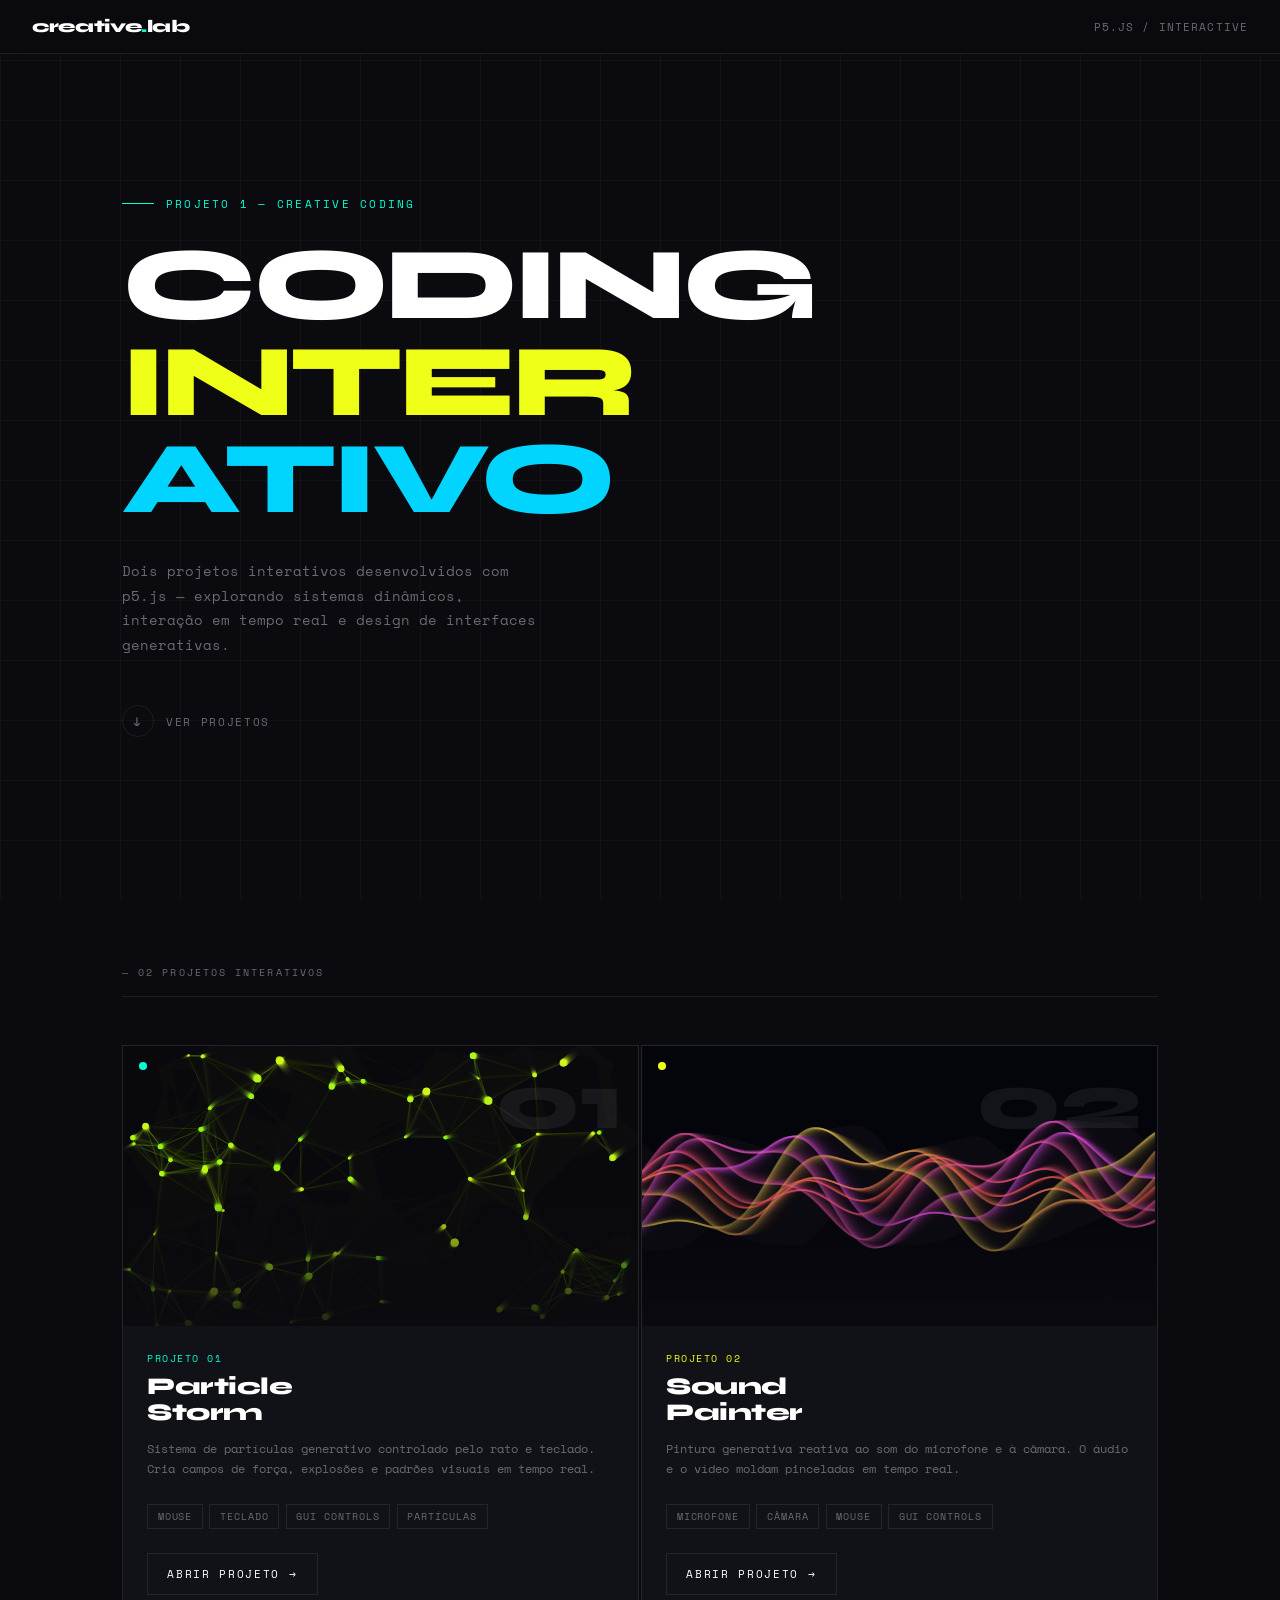
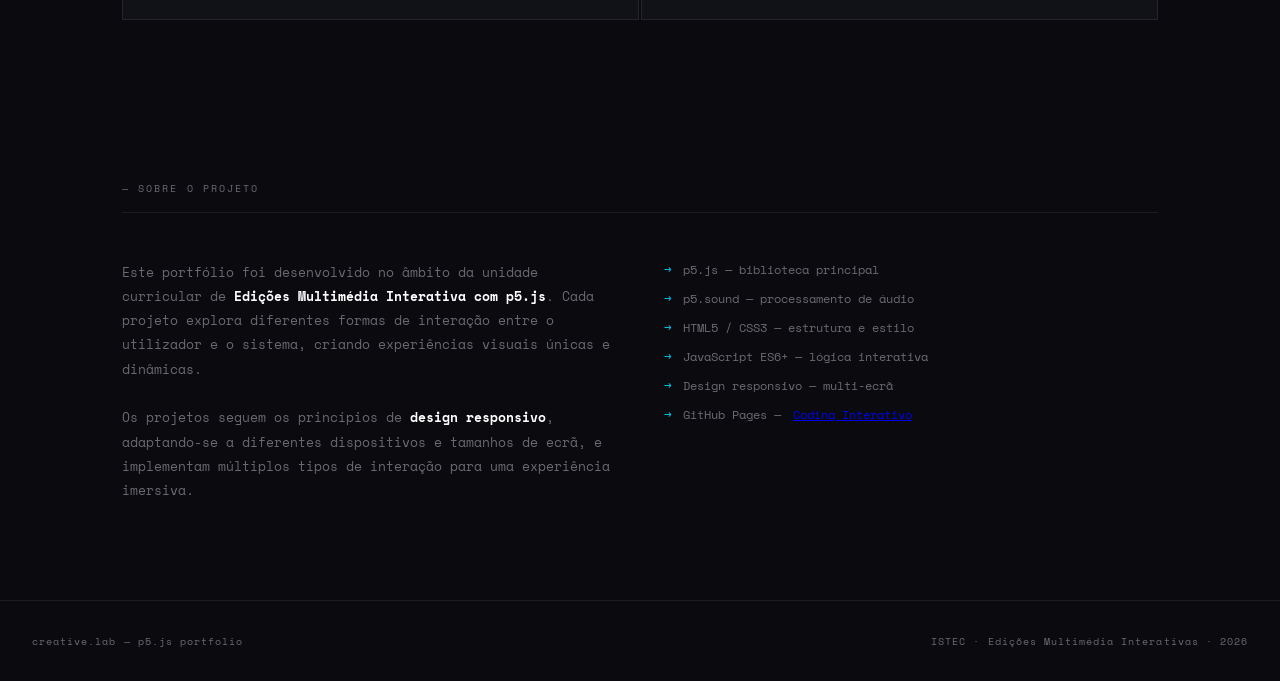
==== index.html @ a7cf86f5 "Update index.html" ====
<!DOCTYPE html>
<html lang="pt">
<head>
<meta charset="UTF-8">
<meta name="viewport" content="width=device-width, initial-scale=1.0">
<title>Creative Coding — p5.js Portfolio</title>
<link rel="preconnect" href="https://fonts.googleapis.com">
<link href="https://fonts.googleapis.com/css2?family=Space+Mono:ital,wght@0,400;0,700;1,400&family=Syne:wght@400;700;800&display=swap" rel="stylesheet">
<style>  
  *, *::before, *::after { box-sizing: border-box; margin: 0; padding: 0; }

  :root {
    --bg: #0a0a0f;
    --surface: #111118;
    --border: rgba(255,255,255,0.08);
    --accent1: #00ffd5;
    --accent2: #f0ff18;
    --accent3: #00d4ff;
    --text: #ffffff;
    --muted: #6b6a72;
    --font-head: 'Syne', sans-serif;
    --font-mono: 'Space Mono', monospace;
  }

  html { scroll-behavior: smooth; }

  body {
    background: var(--bg);
    color: var(--text);
    font-family: var(--font-mono);
    min-height: 100vh;
    overflow-x: hidden;
  }

  /* GRID BACKGROUND */
  body::before {
    content: '';
    position: fixed;
    inset: 0;
    background-image:
      linear-gradient(rgba(255, 255, 255, 0.03) 1px, transparent 1px),
      linear-gradient(90deg, rgba(255, 255, 255, 0.03) 1px, transparent 1px);
    background-size: 60px 60px;
    pointer-events: none;
    z-index: 0;
  }

  /* NAV */
  nav {
    position: fixed;
    top: 0; left: 0; right: 0;
    z-index: 100;
    padding: 1rem 2rem;
    display: flex;
    justify-content: space-between;
    align-items: center;
    border-bottom: 1px solid var(--border);
    background: rgba(10,10,15,0.85);
    backdrop-filter: blur(12px);
  }

  .nav-logo {
    font-family: var(--font-head);
    font-weight: 800;
    font-size: 1.1rem;
    letter-spacing: -0.02em;
  }
  .nav-logo span { color: var(--accent1); }

  .nav-tag {
    font-size: 0.7rem;
    color: var(--muted);
    letter-spacing: 0.1em;
    text-transform: uppercase;
  }

  /* HERO */
  .hero {
    position: relative;
    z-index: 1;
    min-height: 100vh;
    display: flex;
    flex-direction: column;
    justify-content: center;
    padding: 6rem 2rem 4rem;
    max-width: 1100px;
    margin: 0 auto;
  }

  .hero-eyebrow {
    font-size: 0.7rem;
    letter-spacing: 0.2em;
    text-transform: uppercase;
    color: var(--accent1);
    margin-bottom: 1.5rem;
    display: flex;
    align-items: center;
    gap: 0.75rem;
  }
  .hero-eyebrow::before {
    content: '';
    display: inline-block;
    width: 32px;
    height: 1px;
    background: var(--accent1);
  }

  h1 {
    font-family: var(--font-head);
    font-size: clamp(3rem, 8vw, 7rem);
    font-weight: 800;
    line-height: 0.95;
    letter-spacing: -0.04em;
    margin-bottom: 2rem;
  }

  h1 .line2 { color: var(--accent2); }
  h1 .line3 { color: var(--accent3); }

  .hero-desc {
    font-size: 0.85rem;
    color: var(--muted);
    max-width: 420px;
    line-height: 1.8;
    margin-bottom: 3rem;
  }

  .hero-scroll {
    display: flex;
    align-items: center;
    gap: 0.75rem;
    font-size: 0.7rem;
    color: var(--muted);
    letter-spacing: 0.15em;
    text-transform: uppercase;
    text-decoration: none;
    transition: color 0.2s;
  }
  .hero-scroll:hover { color: var(--accent1); }
  .hero-scroll .arrow {
    width: 32px;
    height: 32px;
    border: 1px solid var(--border);
    border-radius: 50%;
    display: flex;
    align-items: center;
    justify-content: center;
    font-size: 1rem;
    transition: border-color 0.2s, transform 0.3s;
  }
  .hero-scroll:hover .arrow {
    border-color: var(--accent1);
    transform: translateY(4px);
  }

  /* SECTION */
  .section {
    position: relative;
    z-index: 1;
    max-width: 1100px;
    margin: 0 auto;
    padding: 4rem 2rem 6rem;
  }

  .section-label {
    font-size: 0.65rem;
    letter-spacing: 0.2em;
    text-transform: uppercase;
    color: var(--muted);
    margin-bottom: 3rem;
    padding-bottom: 1rem;
    border-bottom: 1px solid var(--border);
  }

  /* GALLERY */
  .gallery {
    display: grid;
    grid-template-columns: repeat(auto-fit, minmax(min(100%, 460px), 1fr));
    gap: 2px;
  }

  .card {
    position: relative;
    background: var(--surface);
    border: 1px solid var(--border);
    overflow: hidden;
    transition: border-color 0.3s;
    text-decoration: none;
    color: inherit;
    display: block;
  }
  .card:hover { border-color: rgba(255,255,255,0.2); }

  .card-preview {
    height: 280px;
    overflow: hidden;
    position: relative;
  }

  .card-preview canvas,
  .card-preview iframe {
    width: 100%;
    height: 100%;
    display: block;
  }

  .card-preview .preview-placeholder {
    width: 100%;
    height: 100%;
    display: flex;
    align-items: center;
    justify-content: center;
    font-size: 4rem;
    opacity: 0.15;
  }

  .card-overlay {
    position: absolute;
    inset: 0;
    background: linear-gradient(to top, rgba(10,10,15,0.9) 0%, transparent 50%);
    pointer-events: none;
  }

  .card-num {
    position: absolute;
    top: 1rem;
    right: 1rem;
    font-family: var(--font-head);
    font-size: 5rem;
    font-weight: 800;
    line-height: 1;
    opacity: 0.06;
    pointer-events: none;
  }

  .card-accent {
    position: absolute;
    top: 1rem;
    left: 1rem;
    width: 8px;
    height: 8px;
    border-radius: 50%;
  }

  .card-body {
    padding: 1.5rem;
  }

  .card-tag {
    font-size: 0.65rem;
    letter-spacing: 0.15em;
    text-transform: uppercase;
    margin-bottom: 0.5rem;
  }

  .card-title {
    font-family: var(--font-head);
    font-size: 1.5rem;
    font-weight: 800;
    letter-spacing: -0.02em;
    margin-bottom: 0.75rem;
    line-height: 1.1;
  }

  .card-desc {
    font-size: 0.75rem;
    color: var(--muted);
    line-height: 1.7;
    margin-bottom: 1.5rem;
  }

  .card-features {
    display: flex;
    flex-wrap: wrap;
    gap: 0.4rem;
    margin-bottom: 1.5rem;
  }

  .feat-pill {
    font-size: 0.6rem;
    letter-spacing: 0.1em;
    text-transform: uppercase;
    padding: 0.3rem 0.6rem;
    border: 1px solid var(--border);
    color: var(--muted);
  }

  .card-cta {
    display: inline-flex;
    align-items: center;
    gap: 0.5rem;
    font-size: 0.7rem;
    letter-spacing: 0.15em;
    text-transform: uppercase;
    color: var(--text);
    text-decoration: none;
    border: 1px solid var(--border);
    padding: 0.7rem 1.2rem;
    transition: all 0.2s;
  }
  .card-cta:hover {
    border-color: currentColor;
  }
  .card-1 .card-cta:hover { color: var(--accent1); border-color: var(--accent1); }
  .card-2 .card-cta:hover { color: var(--accent2); border-color: var(--accent2); }

  .card-1 .card-accent { background: var(--accent1); }
  .card-1 .card-tag { color: var(--accent1); }
  .card-2 .card-accent { background: var(--accent2); }
  .card-2 .card-tag { color: var(--accent2); }

  /* ABOUT SECTION */
  .about-grid {
    display: grid;
    grid-template-columns: 1fr 1fr;
    gap: 3rem;
    align-items: start;
  }
  @media (max-width: 600px) {
    .about-grid { grid-template-columns: 1fr; gap: 2rem; }
  }

  .about-text {
    font-size: 0.8rem;
    color: var(--muted);
    line-height: 1.9;
  }
  .about-text strong { color: var(--text); font-weight: 700; }

  .tech-list {
    list-style: none;
    display: flex;
    flex-direction: column;
    gap: 0.75rem;
  }
  .tech-item {
    display: flex;
    align-items: center;
    gap: 0.75rem;
    font-size: 0.75rem;
    color: var(--muted);
  }
  .tech-item::before {
    content: '→';
    color: var(--accent3);
  }

  /* FOOTER */
  footer {
    position: relative;
    z-index: 1;
    border-top: 1px solid var(--border);
    padding: 2rem;
    display: flex;
    justify-content: space-between;
    align-items: center;
    font-size: 0.65rem;
    color: var(--muted);
    letter-spacing: 0.1em;
    flex-wrap: wrap;
    gap: 1rem;
  }

  /* MINI CANVAS ANIMATIONS */
  .card-preview-canvas {
    width: 100%;
    height: 100%;
    display: block;
  }

  /* RESPONSIVE */
  @media (max-width: 768px) {
    nav { padding: 1rem; }
    .hero { padding: 5rem 1rem 3rem; }
    .section { padding: 3rem 1rem 4rem; }
    footer { padding: 1.5rem 1rem; }
  }

  /* FADE IN */
  @keyframes fadeUp {
    from { opacity: 0; transform: translateY(24px); }
    to { opacity: 1; transform: translateY(0); }
  }
  .hero > * { animation: fadeUp 0.6s ease both; }
  .hero > *:nth-child(1) { animation-delay: 0.1s; }
  .hero > *:nth-child(2) { animation-delay: 0.2s; }
  .hero > *:nth-child(3) { animation-delay: 0.3s; }
  .hero > *:nth-child(4) { animation-delay: 0.4s; }
  </style>
</head>
<body>
<nav>
  <div class="nav-logo">creative<span>.</span>lab</div>
  <div class="nav-tag">p5.js / Interactive</div>
</nav>

<main>
  <section class="hero">
    <div class="hero-eyebrow">Projeto 1 — Creative Coding</div>
    <h1>
      <span class="line1">CODING</span><br>
      <span class="line2">INTER</span><br>
      <span class="line3">ATIVO</span>
    </h1>
    <p class="hero-desc">
      Dois projetos interativos desenvolvidos com p5.js — explorando sistemas dinâmicos, 
      interação em tempo real e design de interfaces generativas.
    </p>
    <a href="#gallery" class="hero-scroll">
      <span class="arrow">↓</span>
      Ver projetos
    </a>
  </section>

  <section class="section" id="gallery">
    <div class="section-label">— 02 projetos interativos</div>
    <div class="gallery">

      <!-- CARD 1 -->
      <a href="/projeto1/index.html" class="card card-1">
        <div class="card-preview">
          <canvas class="card-preview-canvas" id="preview1"></canvas>
          <div class="card-overlay"></div>
          <div class="card-num">01</div>
          <div class="card-accent"></div>
        </div>
        <div class="card-body">
          <div class="card-tag">Projeto 01</div>
          <h2 class="card-title">Particle<br>Storm</h2>
          <p class="card-desc">
            Sistema de partículas generativo controlado pelo rato e teclado. 
            Cria campos de força, explosões e padrões visuais em tempo real.
          </p>
          <div class="card-features">
            <span class="feat-pill">Mouse</span>
            <span class="feat-pill">Teclado</span>
            <span class="feat-pill">GUI Controls</span>
            <span class="feat-pill">Partículas</span>
          </div>
          <span class="card-cta">Abrir projeto →</span>
        </div>
      </a>

      <!-- CARD 2 -->
      <a href="/projeto2/index.html" class="card card-2">
        <div class="card-preview">
          <canvas class="card-preview-canvas" id="preview2"></canvas>
          <div class="card-overlay"></div>
          <div class="card-num">02</div>
          <div class="card-accent"></div>
        </div>
        <div class="card-body">
          <div class="card-tag">Projeto 02</div>
          <h2 class="card-title">Sound<br>Painter</h2>
          <p class="card-desc">
            Pintura generativa reativa ao som do microfone e à câmara. 
            O áudio e o vídeo moldam pinceladas em tempo real.
          </p>
          <div class="card-features">
            <span class="feat-pill">Microfone</span>
            <span class="feat-pill">Câmara</span>
            <span class="feat-pill">Mouse</span>
            <span class="feat-pill">GUI Controls</span>
          </div>
          <span class="card-cta">Abrir projeto →</span>
        </div>
      </a>

    </div>
  </section>

  <section class="section">
    <div class="section-label">— sobre o projeto</div>
    <div class="about-grid">
      <div class="about-text">
        <p>Este portfólio foi desenvolvido no âmbito da unidade curricular de 
        <strong>Edições Multimédia Interativa com p5.js</strong>. Cada projeto explora diferentes 
        formas de interação entre o utilizador e o sistema, criando experiências 
        visuais únicas e dinâmicas.</p>
        <br>
        <p>Os projetos seguem os princípios de <strong>design responsivo</strong>, 
        adaptando-se a diferentes dispositivos e tamanhos de ecrã, e implementam 
        múltiplos tipos de interação para uma experiência imersiva.</p>
      </div>
      <ul class="tech-list">
        <li class="tech-item">p5.js — biblioteca principal</li>
        <li class="tech-item">p5.sound — processamento de áudio</li>
        <li class="tech-item">HTML5 / CSS3 — estrutura e estilo</li>
        <li class="tech-item">JavaScript ES6+ — lógica interativa</li>
        <li class="tech-item">Design responsivo — multi-ecrã</li>
        <li class="tech-item">GitHub Pages — <a href="https://github.com/PedroBabau/Coding_Interativo"> Coding Interativo </a></li>
      </ul>
    </div>
  </section>
</main>

<footer>
  <span>creative.lab — p5.js portfolio</span>
  <span>ISTEC · Edições Multimédia Interativas · 2026</span>
</footer>
<script>
      // Preview mini-animations for card 1
    (function() {
      const c1 = document.getElementById('preview1');
      const ctx1 = c1.getContext('2d');
      let particles = [];
      let w, h;
      function resize1() {
        w = c1.offsetWidth; h = c1.offsetHeight;
        c1.width = w; c1.height = h;
      }
      resize1();
      for (let i = 0; i < 80; i++) {
        particles.push({
          x: Math.random()*w, y: Math.random()*h,
          vx: (Math.random()-0.5)*1.5, vy: (Math.random()-0.5)*1.5,
          size: Math.random()*3+1,
          hue: 70 + Math.random()*20
        });
      }
      function draw1() {
        ctx1.fillStyle = 'rgba(10,10,15,0.2)';
        ctx1.fillRect(0,0,w,h);
        particles.forEach(p => {
          p.x += p.vx; p.y += p.vy;
          if (p.x < 0 || p.x > w) p.vx *= -1;
          if (p.y < 0 || p.y > h) p.vy *= -1;
          ctx1.beginPath();
          ctx1.arc(p.x, p.y, p.size, 0, Math.PI*2);
          ctx1.fillStyle = `hsla(${p.hue},100%,55%,0.85)`;
          ctx1.fill();
          particles.forEach(q => {
            const d = Math.hypot(p.x-q.x, p.y-q.y);
            if (d < 80) {
              ctx1.beginPath();
              ctx1.moveTo(p.x, p.y); ctx1.lineTo(q.x, q.y);
              ctx1.strokeStyle = `hsla(${p.hue},100%,55%,${0.15*(1-d/80)})`;
              ctx1.lineWidth = 0.5;
              ctx1.stroke();
            }
          });
        });
        requestAnimationFrame(draw1);
      }
      draw1();
    })();
    
    // Preview mini-animation for card 2
    (function() {
      const c2 = document.getElementById('preview2');
      const ctx2 = c2.getContext('2d');
      let w, h, t = 0;
      function resize2() {
        w = c2.offsetWidth; h = c2.offsetHeight;
        c2.width = w; c2.height = h;
      }
      resize2();
      function draw2() {
        ctx2.fillStyle = 'rgba(10,10,15,0.15)';
        ctx2.fillRect(0,0,w,h);
        for (let i = 0; i < 8; i++) {
          const amp = 30 + Math.sin(t*0.3+i)*20;
          ctx2.beginPath();
          for (let x = 0; x < w; x += 3) {
            const y = h/2 + Math.sin(x*0.02 + t + i*0.7) * amp + Math.sin(x*0.05 + t*1.3)*15;
            x === 0 ? ctx2.moveTo(x, y) : ctx2.lineTo(x, y);
          }
          ctx2.strokeStyle = `hsla(${300+i*15},90%,65%,0.4)`;
          ctx2.lineWidth = 1.5;
          ctx2.stroke();
        }
        t += 0.03;
        requestAnimationFrame(draw2);
      }
      draw2();
    })();
</script>
</body>
</html>
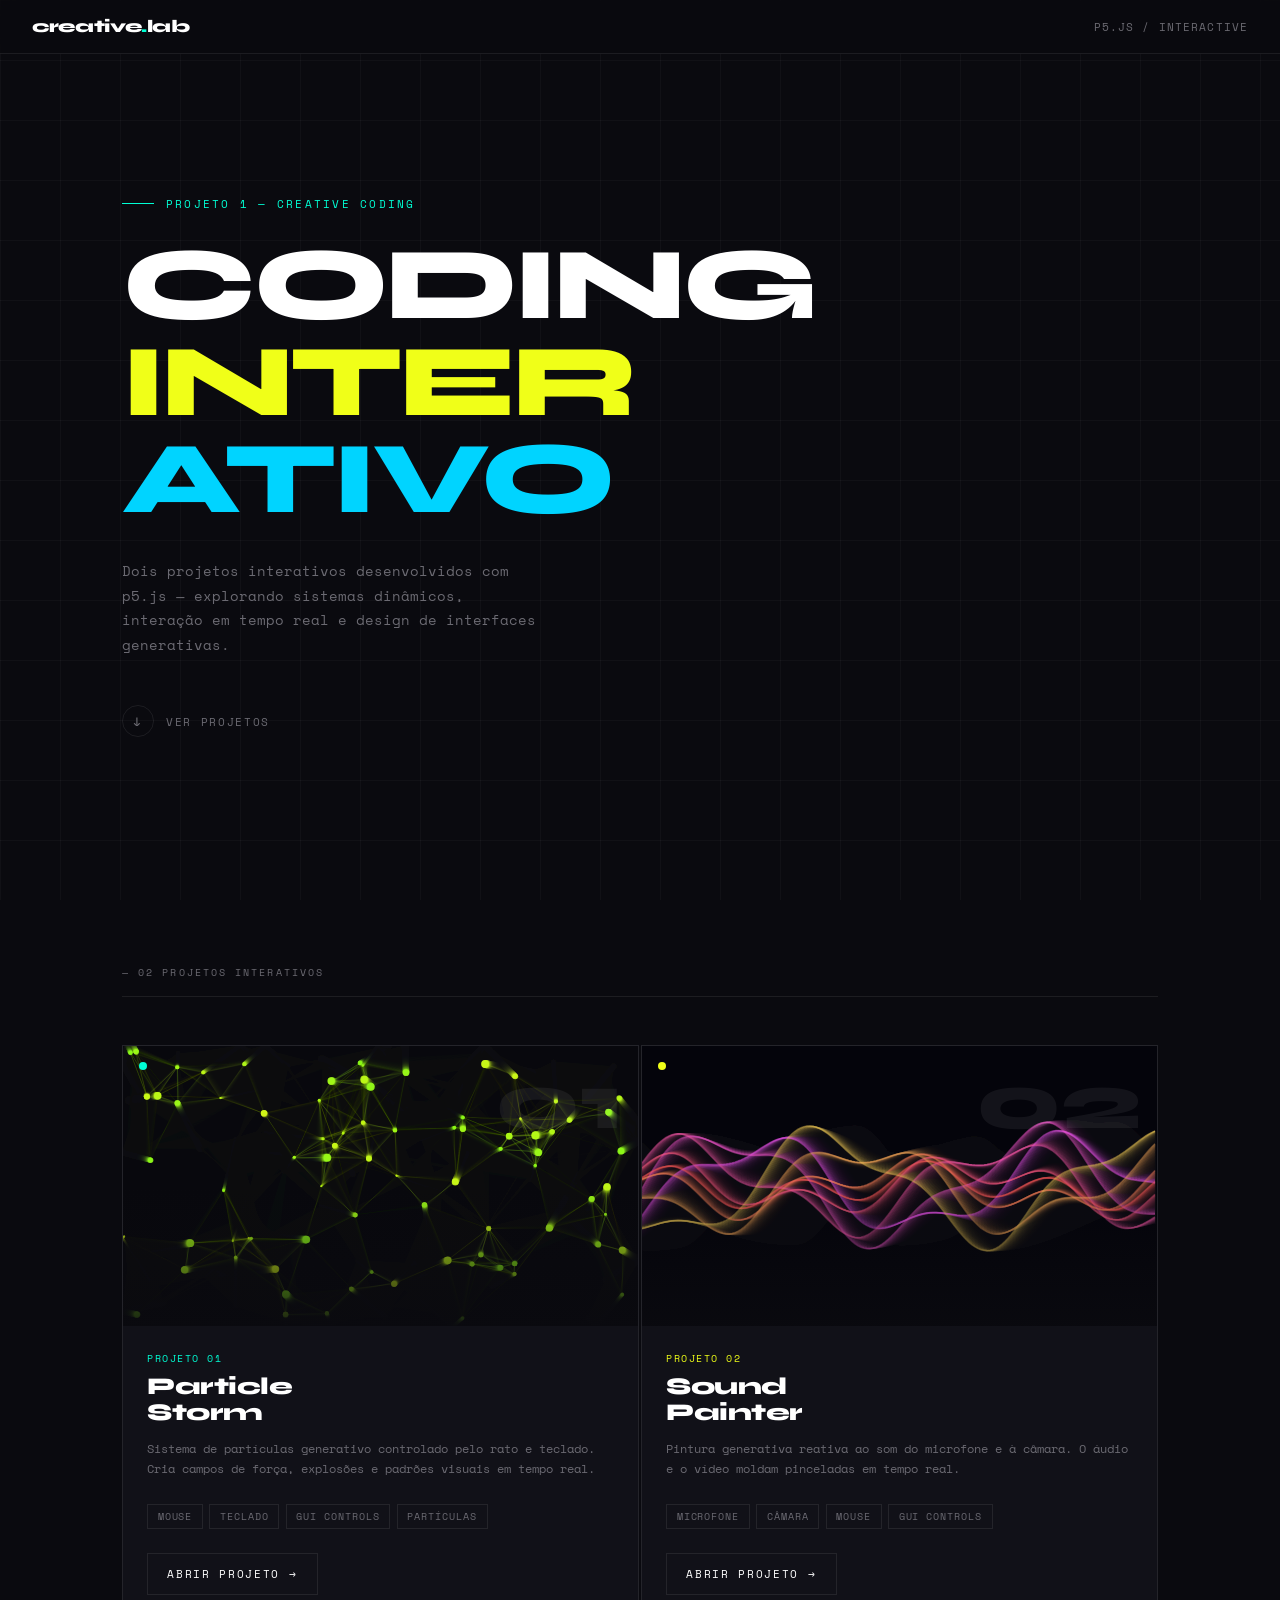
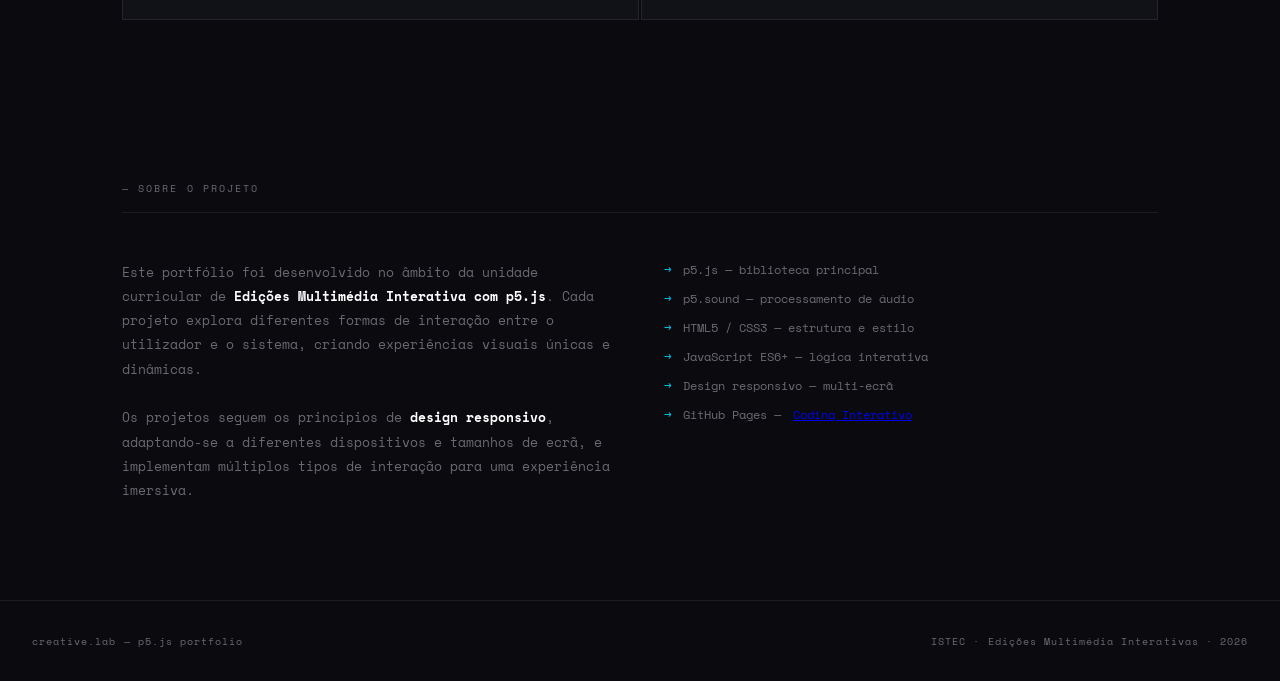
==== commit 18399d52: "Update index.html" ====
--- a/index.html
+++ b/index.html
@@ -417,7 +417,7 @@
     <div class="gallery">
 
       <!-- CARD 1 -->
-      <a href="/projeto1/index.html" class="card card-1">
+      <a href="projeto1/" class="card card-1">
         <div class="card-preview">
           <canvas class="card-preview-canvas" id="preview1"></canvas>
           <div class="card-overlay"></div>
@@ -442,7 +442,7 @@
       </a>
 
       <!-- CARD 2 -->
-      <a href="/projeto2/index.html" class="card card-2">
+      <a href="projeto2/" class="card card-2">
         <div class="card-preview">
           <canvas class="card-preview-canvas" id="preview2"></canvas>
           <div class="card-overlay"></div>
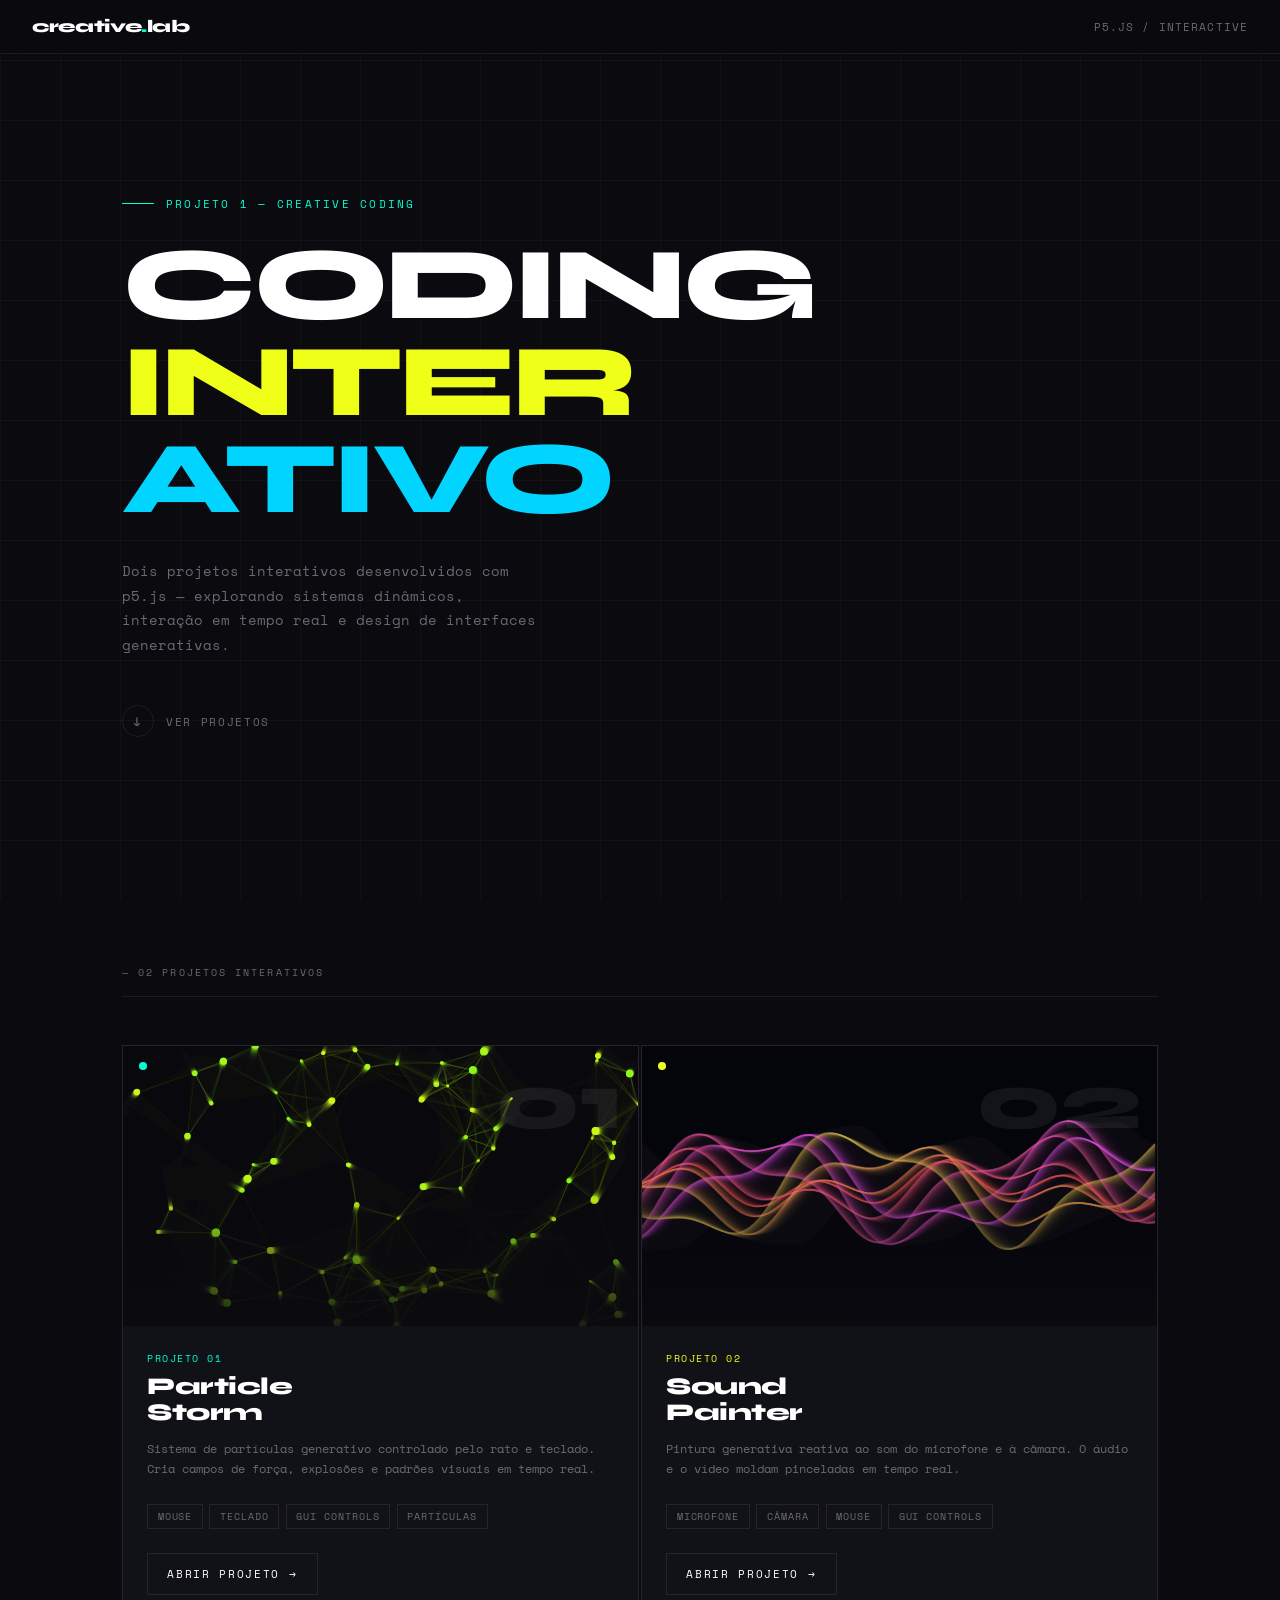
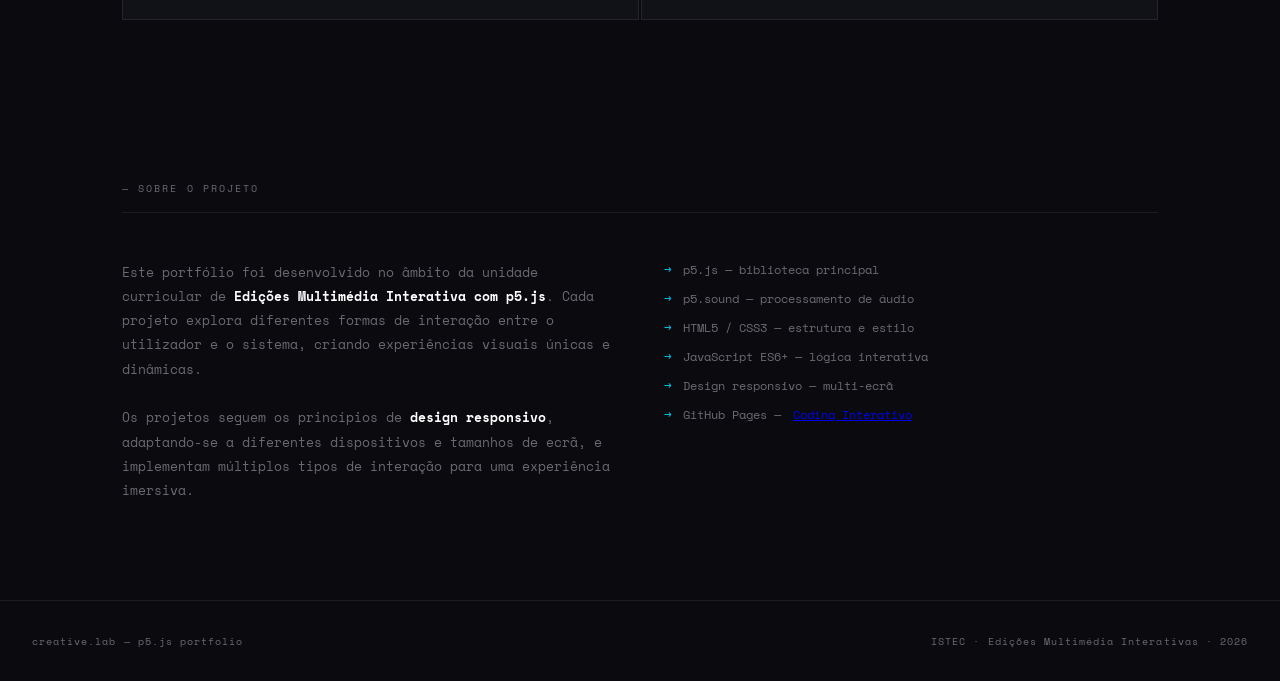
==== commit 17ead406: "Update index.html" ====
--- a/index.html
+++ b/index.html
@@ -417,7 +417,7 @@
     <div class="gallery">
 
       <!-- CARD 1 -->
-      <a href="projeto1/" class="card card-1">
+      <a href="./projeto1/index.html" class="card card-1">
         <div class="card-preview">
           <canvas class="card-preview-canvas" id="preview1"></canvas>
           <div class="card-overlay"></div>
@@ -442,7 +442,7 @@
       </a>
 
       <!-- CARD 2 -->
-      <a href="projeto2/" class="card card-2">
+      <a href="./projeto2/index.html" class="card card-2">
         <div class="card-preview">
           <canvas class="card-preview-canvas" id="preview2"></canvas>
           <div class="card-overlay"></div>
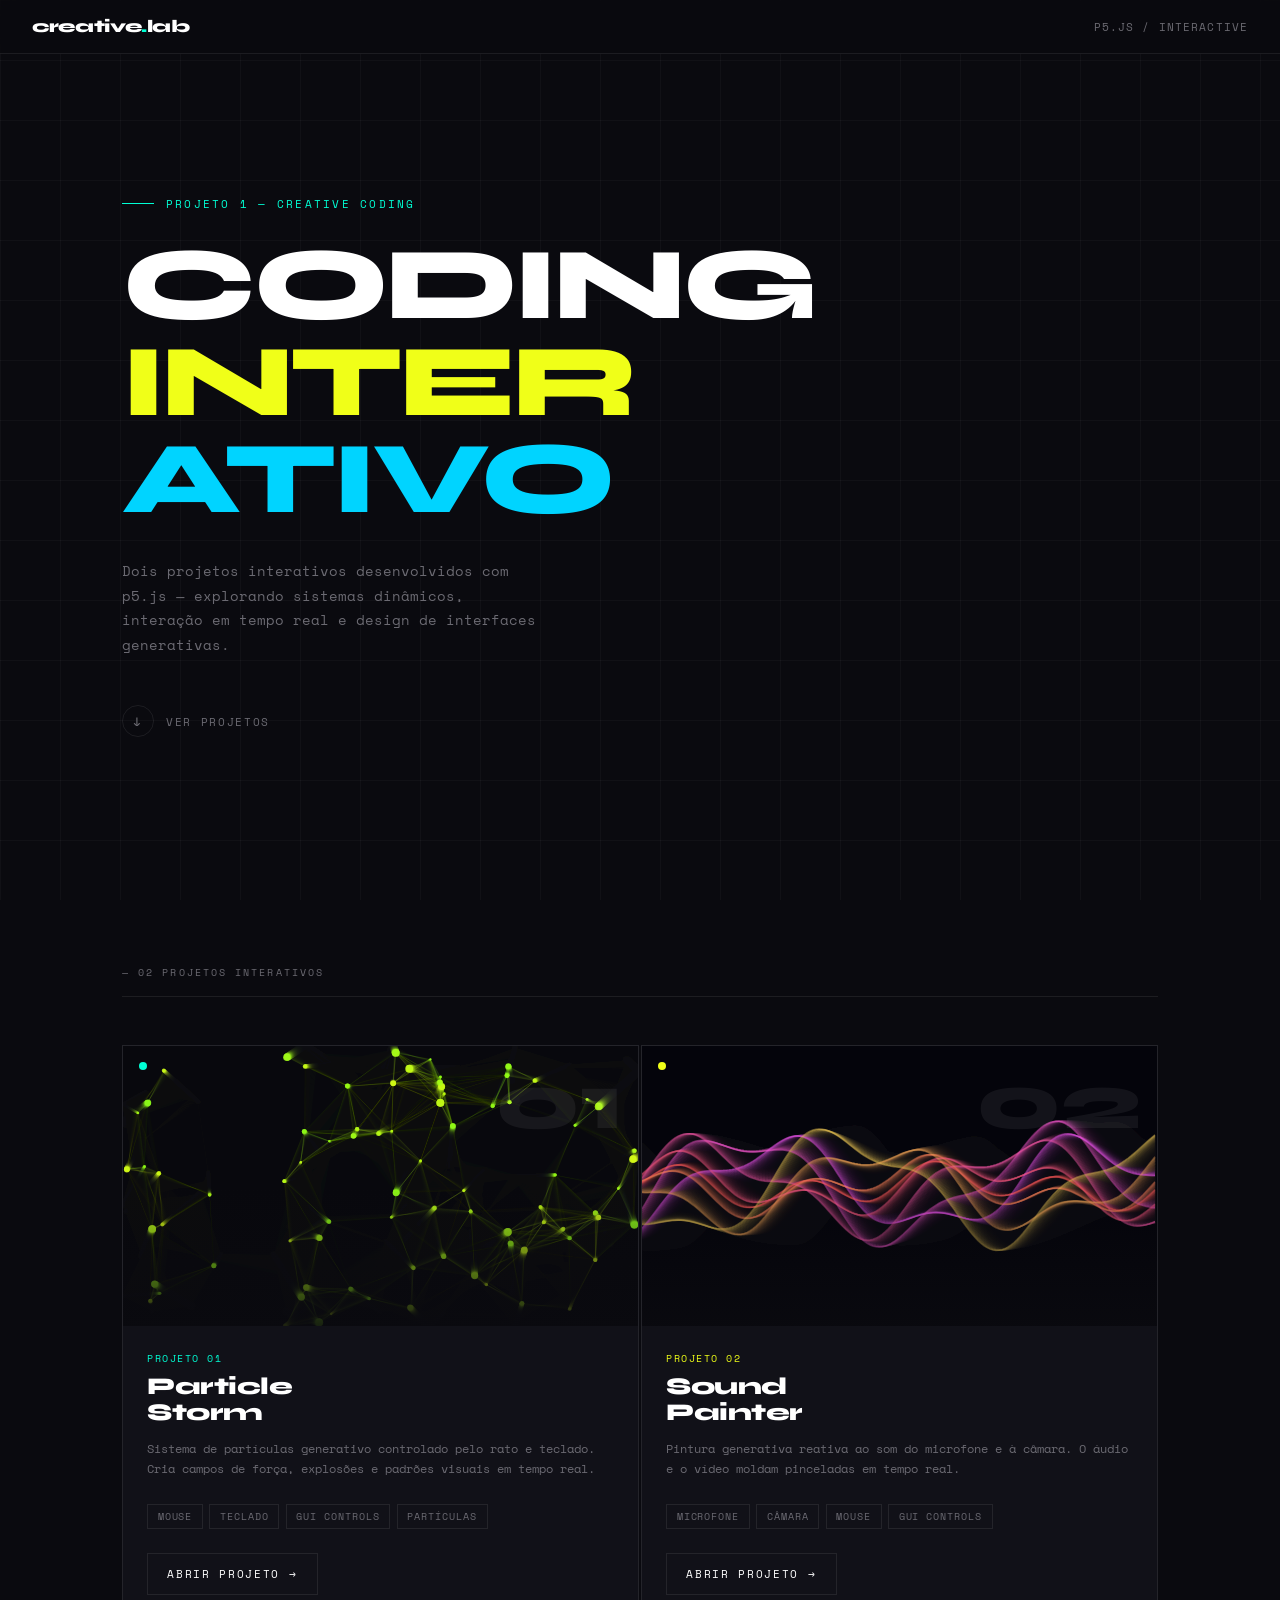
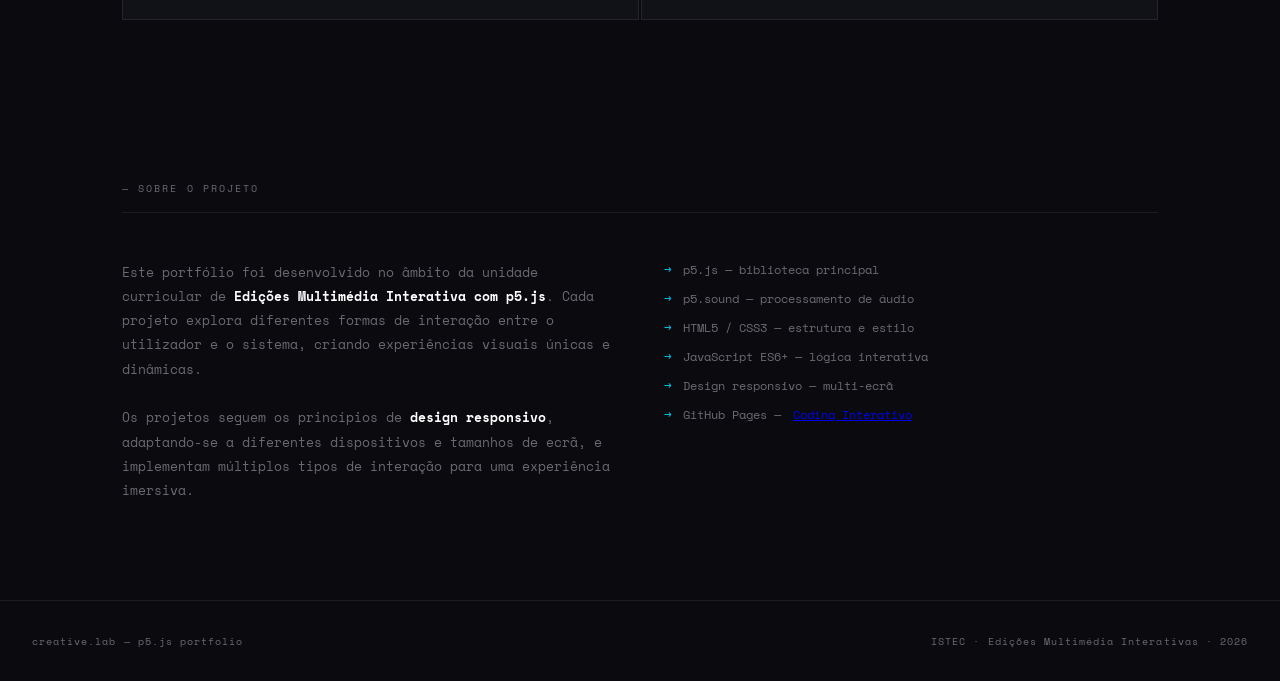
==== commit beced9ec: "Add files via upload" ====
--- a/index.html
+++ b/index.html
@@ -5,387 +5,388 @@
 <meta name="viewport" content="width=device-width, initial-scale=1.0">
 <title>Creative Coding — p5.js Portfolio</title>
 <link rel="preconnect" href="https://fonts.googleapis.com">
+<link rel="icon" type="image/x-icon" href="/images/favicon.ico">
 <link href="https://fonts.googleapis.com/css2?family=Space+Mono:ital,wght@0,400;0,700;1,400&family=Syne:wght@400;700;800&display=swap" rel="stylesheet">
-<style>  
-  *, *::before, *::after { box-sizing: border-box; margin: 0; padding: 0; }
-
-  :root {
-    --bg: #0a0a0f;
-    --surface: #111118;
-    --border: rgba(255,255,255,0.08);
-    --accent1: #00ffd5;
-    --accent2: #f0ff18;
-    --accent3: #00d4ff;
-    --text: #ffffff;
-    --muted: #6b6a72;
-    --font-head: 'Syne', sans-serif;
-    --font-mono: 'Space Mono', monospace;
-  }
-
-  html { scroll-behavior: smooth; }
-
-  body {
-    background: var(--bg);
-    color: var(--text);
-    font-family: var(--font-mono);
-    min-height: 100vh;
-    overflow-x: hidden;
-  }
-
-  /* GRID BACKGROUND */
-  body::before {
-    content: '';
-    position: fixed;
-    inset: 0;
-    background-image:
-      linear-gradient(rgba(255, 255, 255, 0.03) 1px, transparent 1px),
-      linear-gradient(90deg, rgba(255, 255, 255, 0.03) 1px, transparent 1px);
-    background-size: 60px 60px;
-    pointer-events: none;
-    z-index: 0;
-  }
-
-  /* NAV */
-  nav {
-    position: fixed;
-    top: 0; left: 0; right: 0;
-    z-index: 100;
-    padding: 1rem 2rem;
-    display: flex;
-    justify-content: space-between;
-    align-items: center;
-    border-bottom: 1px solid var(--border);
-    background: rgba(10,10,15,0.85);
-    backdrop-filter: blur(12px);
-  }
-
-  .nav-logo {
-    font-family: var(--font-head);
-    font-weight: 800;
-    font-size: 1.1rem;
-    letter-spacing: -0.02em;
-  }
-  .nav-logo span { color: var(--accent1); }
-
-  .nav-tag {
-    font-size: 0.7rem;
-    color: var(--muted);
-    letter-spacing: 0.1em;
-    text-transform: uppercase;
-  }
-
-  /* HERO */
-  .hero {
-    position: relative;
-    z-index: 1;
-    min-height: 100vh;
-    display: flex;
-    flex-direction: column;
-    justify-content: center;
-    padding: 6rem 2rem 4rem;
-    max-width: 1100px;
-    margin: 0 auto;
-  }
-
-  .hero-eyebrow {
-    font-size: 0.7rem;
-    letter-spacing: 0.2em;
-    text-transform: uppercase;
-    color: var(--accent1);
-    margin-bottom: 1.5rem;
-    display: flex;
-    align-items: center;
-    gap: 0.75rem;
-  }
-  .hero-eyebrow::before {
-    content: '';
-    display: inline-block;
-    width: 32px;
-    height: 1px;
-    background: var(--accent1);
-  }
-
-  h1 {
-    font-family: var(--font-head);
-    font-size: clamp(3rem, 8vw, 7rem);
-    font-weight: 800;
-    line-height: 0.95;
-    letter-spacing: -0.04em;
-    margin-bottom: 2rem;
-  }
-
-  h1 .line2 { color: var(--accent2); }
-  h1 .line3 { color: var(--accent3); }
-
-  .hero-desc {
-    font-size: 0.85rem;
-    color: var(--muted);
-    max-width: 420px;
-    line-height: 1.8;
-    margin-bottom: 3rem;
-  }
-
-  .hero-scroll {
-    display: flex;
-    align-items: center;
-    gap: 0.75rem;
-    font-size: 0.7rem;
-    color: var(--muted);
-    letter-spacing: 0.15em;
-    text-transform: uppercase;
-    text-decoration: none;
-    transition: color 0.2s;
-  }
-  .hero-scroll:hover { color: var(--accent1); }
-  .hero-scroll .arrow {
-    width: 32px;
-    height: 32px;
-    border: 1px solid var(--border);
-    border-radius: 50%;
-    display: flex;
-    align-items: center;
-    justify-content: center;
-    font-size: 1rem;
-    transition: border-color 0.2s, transform 0.3s;
-  }
-  .hero-scroll:hover .arrow {
-    border-color: var(--accent1);
-    transform: translateY(4px);
-  }
-
-  /* SECTION */
-  .section {
-    position: relative;
-    z-index: 1;
-    max-width: 1100px;
-    margin: 0 auto;
-    padding: 4rem 2rem 6rem;
-  }
-
-  .section-label {
-    font-size: 0.65rem;
-    letter-spacing: 0.2em;
-    text-transform: uppercase;
-    color: var(--muted);
-    margin-bottom: 3rem;
-    padding-bottom: 1rem;
-    border-bottom: 1px solid var(--border);
-  }
-
-  /* GALLERY */
-  .gallery {
-    display: grid;
-    grid-template-columns: repeat(auto-fit, minmax(min(100%, 460px), 1fr));
-    gap: 2px;
-  }
-
-  .card {
-    position: relative;
-    background: var(--surface);
-    border: 1px solid var(--border);
-    overflow: hidden;
-    transition: border-color 0.3s;
-    text-decoration: none;
-    color: inherit;
-    display: block;
-  }
-  .card:hover { border-color: rgba(255,255,255,0.2); }
-
-  .card-preview {
-    height: 280px;
-    overflow: hidden;
-    position: relative;
-  }
-
-  .card-preview canvas,
-  .card-preview iframe {
-    width: 100%;
-    height: 100%;
-    display: block;
-  }
-
-  .card-preview .preview-placeholder {
-    width: 100%;
-    height: 100%;
-    display: flex;
-    align-items: center;
-    justify-content: center;
-    font-size: 4rem;
-    opacity: 0.15;
-  }
-
-  .card-overlay {
-    position: absolute;
-    inset: 0;
-    background: linear-gradient(to top, rgba(10,10,15,0.9) 0%, transparent 50%);
-    pointer-events: none;
-  }
-
-  .card-num {
-    position: absolute;
-    top: 1rem;
-    right: 1rem;
-    font-family: var(--font-head);
-    font-size: 5rem;
-    font-weight: 800;
-    line-height: 1;
-    opacity: 0.06;
-    pointer-events: none;
-  }
-
-  .card-accent {
-    position: absolute;
-    top: 1rem;
-    left: 1rem;
-    width: 8px;
-    height: 8px;
-    border-radius: 50%;
-  }
-
-  .card-body {
-    padding: 1.5rem;
-  }
-
-  .card-tag {
-    font-size: 0.65rem;
-    letter-spacing: 0.15em;
-    text-transform: uppercase;
-    margin-bottom: 0.5rem;
-  }
-
-  .card-title {
-    font-family: var(--font-head);
-    font-size: 1.5rem;
-    font-weight: 800;
-    letter-spacing: -0.02em;
-    margin-bottom: 0.75rem;
-    line-height: 1.1;
-  }
-
-  .card-desc {
-    font-size: 0.75rem;
-    color: var(--muted);
-    line-height: 1.7;
-    margin-bottom: 1.5rem;
-  }
-
-  .card-features {
-    display: flex;
-    flex-wrap: wrap;
-    gap: 0.4rem;
-    margin-bottom: 1.5rem;
-  }
-
-  .feat-pill {
-    font-size: 0.6rem;
-    letter-spacing: 0.1em;
-    text-transform: uppercase;
-    padding: 0.3rem 0.6rem;
-    border: 1px solid var(--border);
-    color: var(--muted);
-  }
-
-  .card-cta {
-    display: inline-flex;
-    align-items: center;
-    gap: 0.5rem;
-    font-size: 0.7rem;
-    letter-spacing: 0.15em;
-    text-transform: uppercase;
-    color: var(--text);
-    text-decoration: none;
-    border: 1px solid var(--border);
-    padding: 0.7rem 1.2rem;
-    transition: all 0.2s;
-  }
-  .card-cta:hover {
-    border-color: currentColor;
-  }
-  .card-1 .card-cta:hover { color: var(--accent1); border-color: var(--accent1); }
-  .card-2 .card-cta:hover { color: var(--accent2); border-color: var(--accent2); }
-
-  .card-1 .card-accent { background: var(--accent1); }
-  .card-1 .card-tag { color: var(--accent1); }
-  .card-2 .card-accent { background: var(--accent2); }
-  .card-2 .card-tag { color: var(--accent2); }
-
-  /* ABOUT SECTION */
-  .about-grid {
-    display: grid;
-    grid-template-columns: 1fr 1fr;
-    gap: 3rem;
-    align-items: start;
-  }
-  @media (max-width: 600px) {
-    .about-grid { grid-template-columns: 1fr; gap: 2rem; }
-  }
-
-  .about-text {
-    font-size: 0.8rem;
-    color: var(--muted);
-    line-height: 1.9;
-  }
-  .about-text strong { color: var(--text); font-weight: 700; }
-
-  .tech-list {
-    list-style: none;
-    display: flex;
-    flex-direction: column;
-    gap: 0.75rem;
-  }
-  .tech-item {
-    display: flex;
-    align-items: center;
-    gap: 0.75rem;
-    font-size: 0.75rem;
-    color: var(--muted);
-  }
-  .tech-item::before {
-    content: '→';
-    color: var(--accent3);
-  }
-
-  /* FOOTER */
-  footer {
-    position: relative;
-    z-index: 1;
-    border-top: 1px solid var(--border);
-    padding: 2rem;
-    display: flex;
-    justify-content: space-between;
-    align-items: center;
-    font-size: 0.65rem;
-    color: var(--muted);
-    letter-spacing: 0.1em;
-    flex-wrap: wrap;
-    gap: 1rem;
-  }
-
-  /* MINI CANVAS ANIMATIONS */
-  .card-preview-canvas {
-    width: 100%;
-    height: 100%;
-    display: block;
-  }
-
-  /* RESPONSIVE */
-  @media (max-width: 768px) {
-    nav { padding: 1rem; }
-    .hero { padding: 5rem 1rem 3rem; }
-    .section { padding: 3rem 1rem 4rem; }
-    footer { padding: 1.5rem 1rem; }
-  }
-
-  /* FADE IN */
-  @keyframes fadeUp {
-    from { opacity: 0; transform: translateY(24px); }
-    to { opacity: 1; transform: translateY(0); }
-  }
-  .hero > * { animation: fadeUp 0.6s ease both; }
-  .hero > *:nth-child(1) { animation-delay: 0.1s; }
-  .hero > *:nth-child(2) { animation-delay: 0.2s; }
-  .hero > *:nth-child(3) { animation-delay: 0.3s; }
-  .hero > *:nth-child(4) { animation-delay: 0.4s; }
+  <style>
+      *, *::before, *::after { box-sizing: border-box; margin: 0; padding: 0; }
+
+      :root {
+        --bg: #0a0a0f;
+        --surface: #111118;
+        --border: rgba(255,255,255,0.08);
+        --accent1: #00ffd5;
+        --accent2: #f0ff18;
+        --accent3: #00d4ff;
+        --text: #ffffff;
+        --muted: #6b6a72;
+        --font-head: 'Syne', sans-serif;
+        --font-mono: 'Space Mono', monospace;
+      }
+
+      html { scroll-behavior: smooth; }
+
+      body {
+        background: var(--bg);
+        color: var(--text);
+        font-family: var(--font-mono);
+        min-height: 100vh;
+        overflow-x: hidden;
+      }
+
+      /* GRID BACKGROUND */
+      body::before {
+        content: '';
+        position: fixed;
+        inset: 0;
+        background-image:
+          linear-gradient(rgba(255, 255, 255, 0.03) 1px, transparent 1px),
+          linear-gradient(90deg, rgba(255, 255, 255, 0.03) 1px, transparent 1px);
+        background-size: 60px 60px;
+        pointer-events: none;
+        z-index: 0;
+      }
+
+      /* NAV */
+      nav {
+        position: fixed;
+        top: 0; left: 0; right: 0;
+        z-index: 100;
+        padding: 1rem 2rem;
+        display: flex;
+        justify-content: space-between;
+        align-items: center;
+        border-bottom: 1px solid var(--border);
+        background: rgba(10,10,15,0.85);
+        backdrop-filter: blur(12px);
+      }
+
+      .nav-logo {
+        font-family: var(--font-head);
+        font-weight: 800;
+        font-size: 1.1rem;
+        letter-spacing: -0.02em;
+      }
+      .nav-logo span { color: var(--accent1); }
+
+      .nav-tag {
+        font-size: 0.7rem;
+        color: var(--muted);
+        letter-spacing: 0.1em;
+        text-transform: uppercase;
+      }
+
+      /* HERO */
+      .hero {
+        position: relative;
+        z-index: 1;
+        min-height: 100vh;
+        display: flex;
+        flex-direction: column;
+        justify-content: center;
+        padding: 6rem 2rem 4rem;
+        max-width: 1100px;
+        margin: 0 auto;
+      }
+
+      .hero-eyebrow {
+        font-size: 0.7rem;
+        letter-spacing: 0.2em;
+        text-transform: uppercase;
+        color: var(--accent1);
+        margin-bottom: 1.5rem;
+        display: flex;
+        align-items: center;
+        gap: 0.75rem;
+      }
+      .hero-eyebrow::before {
+        content: '';
+        display: inline-block;
+        width: 32px;
+        height: 1px;
+        background: var(--accent1);
+      }
+
+      h1 {
+        font-family: var(--font-head);
+        font-size: clamp(3rem, 8vw, 7rem);
+        font-weight: 800;
+        line-height: 0.95;
+        letter-spacing: -0.04em;
+        margin-bottom: 2rem;
+      }
+
+      h1 .line2 { color: var(--accent2); }
+      h1 .line3 { color: var(--accent3); }
+
+      .hero-desc {
+        font-size: 0.85rem;
+        color: var(--muted);
+        max-width: 420px;
+        line-height: 1.8;
+        margin-bottom: 3rem;
+      }
+
+      .hero-scroll {
+        display: flex;
+        align-items: center;
+        gap: 0.75rem;
+        font-size: 0.7rem;
+        color: var(--muted);
+        letter-spacing: 0.15em;
+        text-transform: uppercase;
+        text-decoration: none;
+        transition: color 0.2s;
+      }
+      .hero-scroll:hover { color: var(--accent1); }
+      .hero-scroll .arrow {
+        width: 32px;
+        height: 32px;
+        border: 1px solid var(--border);
+        border-radius: 50%;
+        display: flex;
+        align-items: center;
+        justify-content: center;
+        font-size: 1rem;
+        transition: border-color 0.2s, transform 0.3s;
+      }
+      .hero-scroll:hover .arrow {
+        border-color: var(--accent1);
+        transform: translateY(4px);
+      }
+
+      /* SECTION */
+      .section {
+        position: relative;
+        z-index: 1;
+        max-width: 1100px;
+        margin: 0 auto;
+        padding: 4rem 2rem 6rem;
+      }
+
+      .section-label {
+        font-size: 0.65rem;
+        letter-spacing: 0.2em;
+        text-transform: uppercase;
+        color: var(--muted);
+        margin-bottom: 3rem;
+        padding-bottom: 1rem;
+        border-bottom: 1px solid var(--border);
+      }
+
+      /* GALLERY */
+      .gallery {
+        display: grid;
+        grid-template-columns: repeat(auto-fit, minmax(min(100%, 460px), 1fr));
+        gap: 2px;
+      }
+
+      .card {
+        position: relative;
+        background: var(--surface);
+        border: 1px solid var(--border);
+        overflow: hidden;
+        transition: border-color 0.3s;
+        text-decoration: none;
+        color: inherit;
+        display: block;
+      }
+      .card:hover { border-color: rgba(255,255,255,0.2); }
+
+      .card-preview {
+        height: 280px;
+        overflow: hidden;
+        position: relative;
+      }
+
+      .card-preview canvas,
+      .card-preview iframe {
+        width: 100%;
+        height: 100%;
+        display: block;
+      }
+
+      .card-preview .preview-placeholder {
+        width: 100%;
+        height: 100%;
+        display: flex;
+        align-items: center;
+        justify-content: center;
+        font-size: 4rem;
+        opacity: 0.15;
+      }
+
+      .card-overlay {
+        position: absolute;
+        inset: 0;
+        background: linear-gradient(to top, rgba(10,10,15,0.9) 0%, transparent 50%);
+        pointer-events: none;
+      }
+
+      .card-num {
+        position: absolute;
+        top: 1rem;
+        right: 1rem;
+        font-family: var(--font-head);
+        font-size: 5rem;
+        font-weight: 800;
+        line-height: 1;
+        opacity: 0.06;
+        pointer-events: none;
+      }
+
+      .card-accent {
+        position: absolute;
+        top: 1rem;
+        left: 1rem;
+        width: 8px;
+        height: 8px;
+        border-radius: 50%;
+      }
+
+      .card-body {
+        padding: 1.5rem;
+      }
+
+      .card-tag {
+        font-size: 0.65rem;
+        letter-spacing: 0.15em;
+        text-transform: uppercase;
+        margin-bottom: 0.5rem;
+      }
+
+      .card-title {
+        font-family: var(--font-head);
+        font-size: 1.5rem;
+        font-weight: 800;
+        letter-spacing: -0.02em;
+        margin-bottom: 0.75rem;
+        line-height: 1.1;
+      }
+
+      .card-desc {
+        font-size: 0.75rem;
+        color: var(--muted);
+        line-height: 1.7;
+        margin-bottom: 1.5rem;
+      }
+
+      .card-features {
+        display: flex;
+        flex-wrap: wrap;
+        gap: 0.4rem;
+        margin-bottom: 1.5rem;
+      }
+
+      .feat-pill {
+        font-size: 0.6rem;
+        letter-spacing: 0.1em;
+        text-transform: uppercase;
+        padding: 0.3rem 0.6rem;
+        border: 1px solid var(--border);
+        color: var(--muted);
+      }
+
+      .card-cta {
+        display: inline-flex;
+        align-items: center;
+        gap: 0.5rem;
+        font-size: 0.7rem;
+        letter-spacing: 0.15em;
+        text-transform: uppercase;
+        color: var(--text);
+        text-decoration: none;
+        border: 1px solid var(--border);
+        padding: 0.7rem 1.2rem;
+        transition: all 0.2s;
+      }
+      .card-cta:hover {
+        border-color: currentColor;
+      }
+      .card-1 .card-cta:hover { color: var(--accent1); border-color: var(--accent1); }
+      .card-2 .card-cta:hover { color: var(--accent2); border-color: var(--accent2); }
+
+      .card-1 .card-accent { background: var(--accent1); }
+      .card-1 .card-tag { color: var(--accent1); }
+      .card-2 .card-accent { background: var(--accent2); }
+      .card-2 .card-tag { color: var(--accent2); }
+
+      /* ABOUT SECTION */
+      .about-grid {
+        display: grid;
+        grid-template-columns: 1fr 1fr;
+        gap: 3rem;
+        align-items: start;
+      }
+      @media (max-width: 600px) {
+        .about-grid { grid-template-columns: 1fr; gap: 2rem; }
+      }
+
+      .about-text {
+        font-size: 0.8rem;
+        color: var(--muted);
+        line-height: 1.9;
+      }
+      .about-text strong { color: var(--text); font-weight: 700; }
+
+      .tech-list {
+        list-style: none;
+        display: flex;
+        flex-direction: column;
+        gap: 0.75rem;
+      }
+      .tech-item {
+        display: flex;
+        align-items: center;
+        gap: 0.75rem;
+        font-size: 0.75rem;
+        color: var(--muted);
+      }
+      .tech-item::before {
+        content: '→';
+        color: var(--accent3);
+      }
+
+      /* FOOTER */
+      footer {
+        position: relative;
+        z-index: 1;
+        border-top: 1px solid var(--border);
+        padding: 2rem;
+        display: flex;
+        justify-content: space-between;
+        align-items: center;
+        font-size: 0.65rem;
+        color: var(--muted);
+        letter-spacing: 0.1em;
+        flex-wrap: wrap;
+        gap: 1rem;
+      }
+
+      /* MINI CANVAS ANIMATIONS */
+      .card-preview-canvas {
+        width: 100%;
+        height: 100%;
+        display: block;
+      }
+
+      /* RESPONSIVE */
+      @media (max-width: 768px) {
+        nav { padding: 1rem; }
+        .hero { padding: 5rem 1rem 3rem; }
+        .section { padding: 3rem 1rem 4rem; }
+        footer { padding: 1.5rem 1rem; }
+      }
+
+      /* FADE IN */
+      @keyframes fadeUp {
+        from { opacity: 0; transform: translateY(24px); }
+        to { opacity: 1; transform: translateY(0); }
+      }
+      .hero > * { animation: fadeUp 0.6s ease both; }
+      .hero > *:nth-child(1) { animation-delay: 0.1s; }
+      .hero > *:nth-child(2) { animation-delay: 0.2s; }
+      .hero > *:nth-child(3) { animation-delay: 0.3s; }
+      .hero > *:nth-child(4) { animation-delay: 0.4s; }
   </style>
 </head>
 <body>
@@ -498,8 +499,7 @@
   <span>creative.lab — p5.js portfolio</span>
   <span>ISTEC · Edições Multimédia Interativas · 2026</span>
 </footer>
-<script>
-      // Preview mini-animations for card 1
+  <script>// Preview mini-animations for card 1
     (function() {
       const c1 = document.getElementById('preview1');
       const ctx1 = c1.getContext('2d');
@@ -544,7 +544,7 @@
       }
       draw1();
     })();
-    
+
     // Preview mini-animation for card 2
     (function() {
       const c2 = document.getElementById('preview2');
@@ -574,6 +574,6 @@
       }
       draw2();
     })();
-</script>
+  </script>
 </body>
 </html>
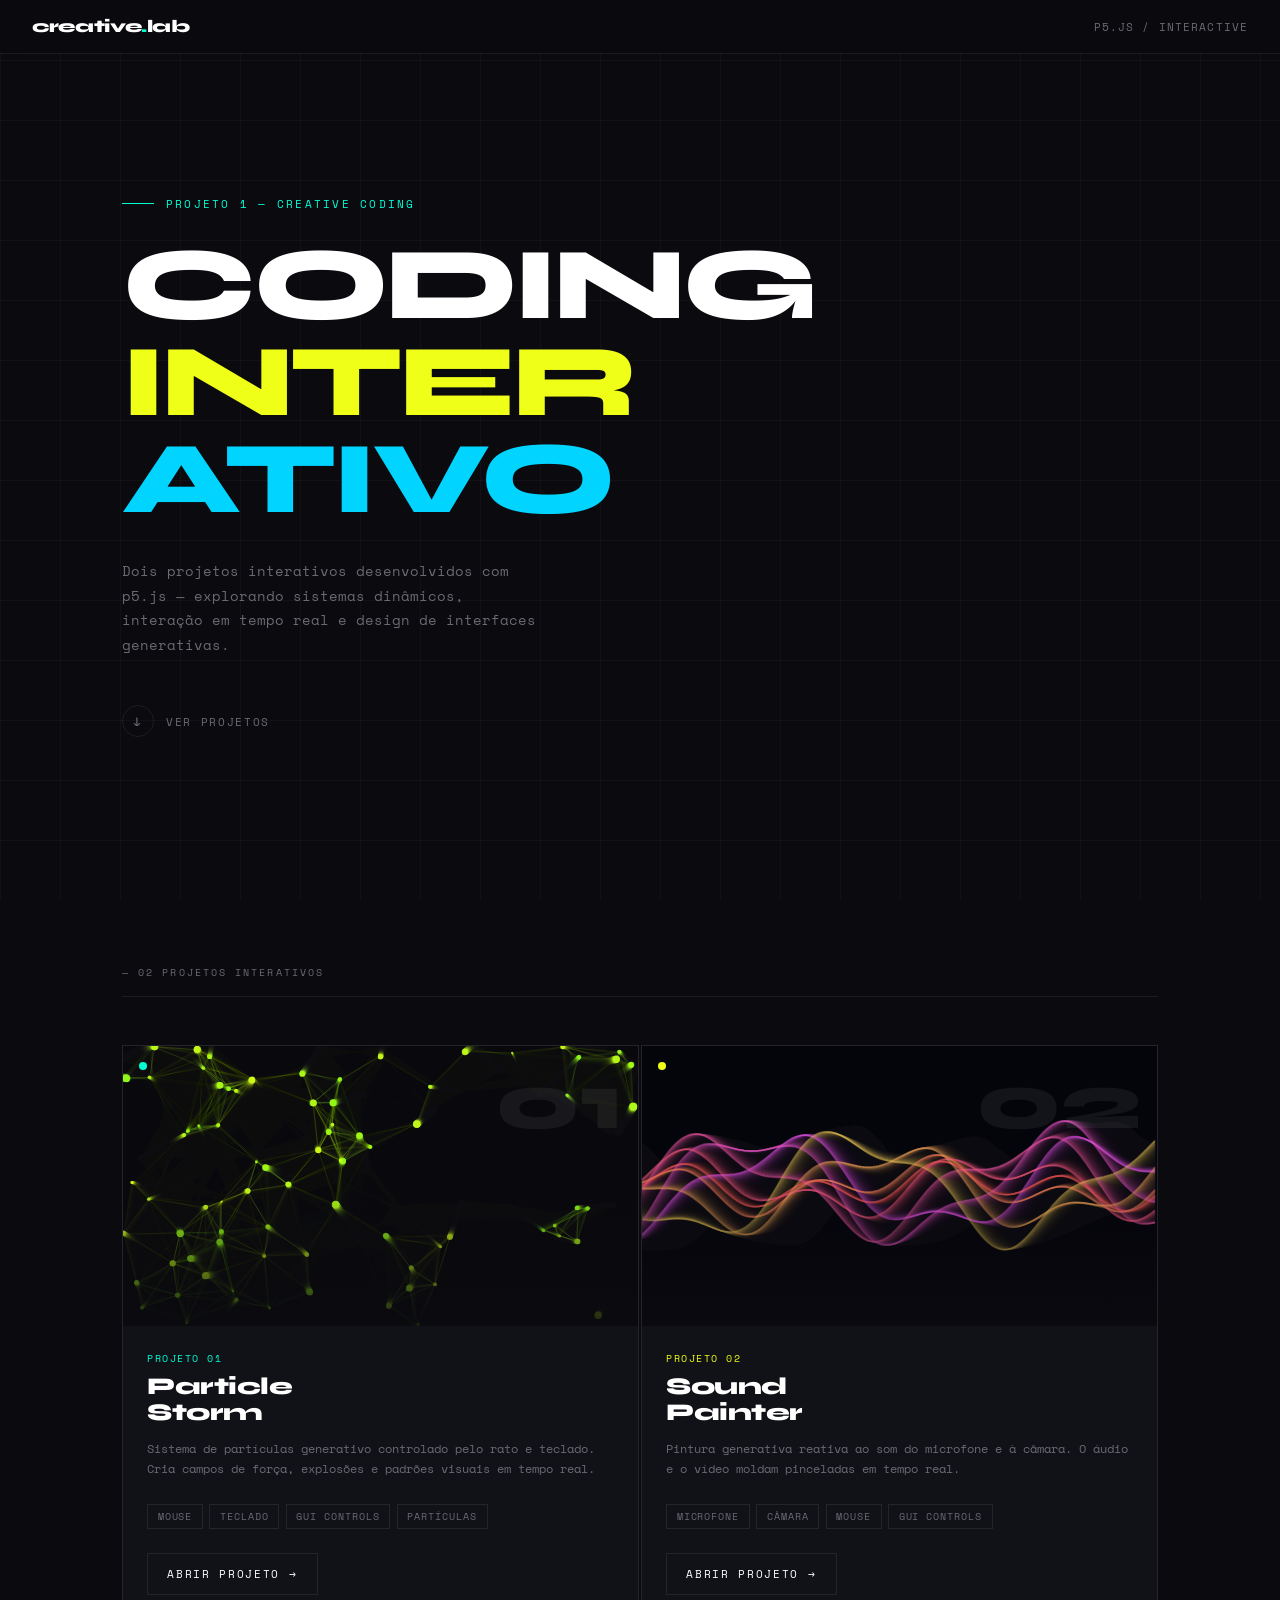
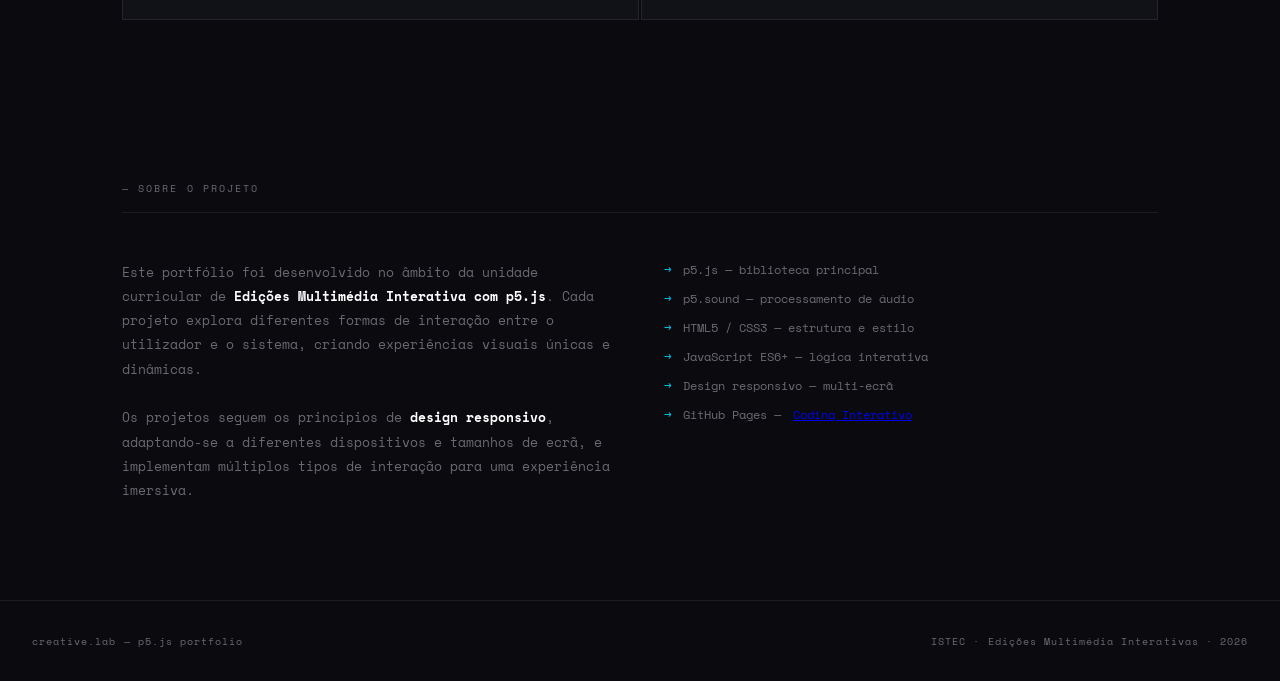
==== commit 742fe62c: "Update index.html" ====
--- a/index.html
+++ b/index.html
@@ -418,7 +418,7 @@
     <div class="gallery">
 
       <!-- CARD 1 -->
-      <a href="./projeto1/index.html" class="card card-1">
+      <a href="/projeto1/index.html" class="card card-1">
         <div class="card-preview">
           <canvas class="card-preview-canvas" id="preview1"></canvas>
           <div class="card-overlay"></div>
@@ -443,7 +443,7 @@
       </a>
 
       <!-- CARD 2 -->
-      <a href="./projeto2/index.html" class="card card-2">
+      <a href="/projeto2/index.html" class="card card-2">
         <div class="card-preview">
           <canvas class="card-preview-canvas" id="preview2"></canvas>
           <div class="card-overlay"></div>
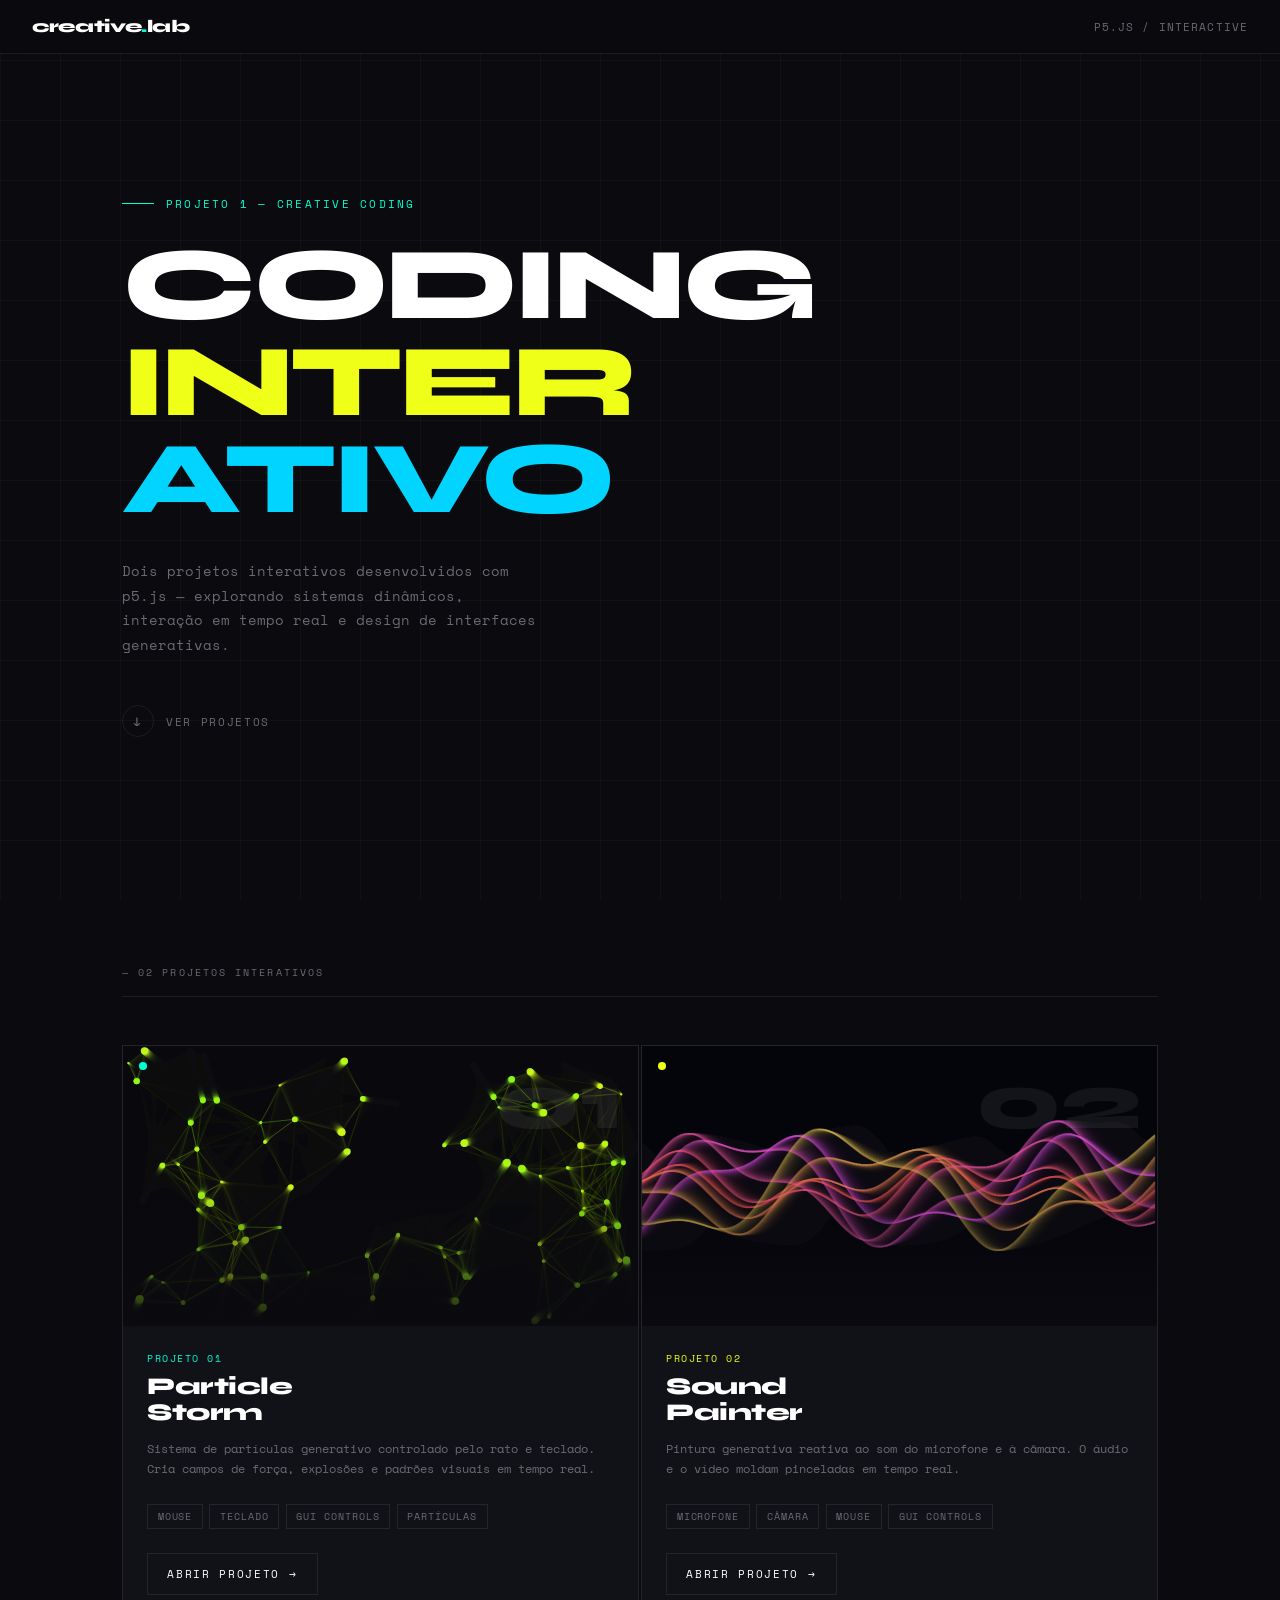
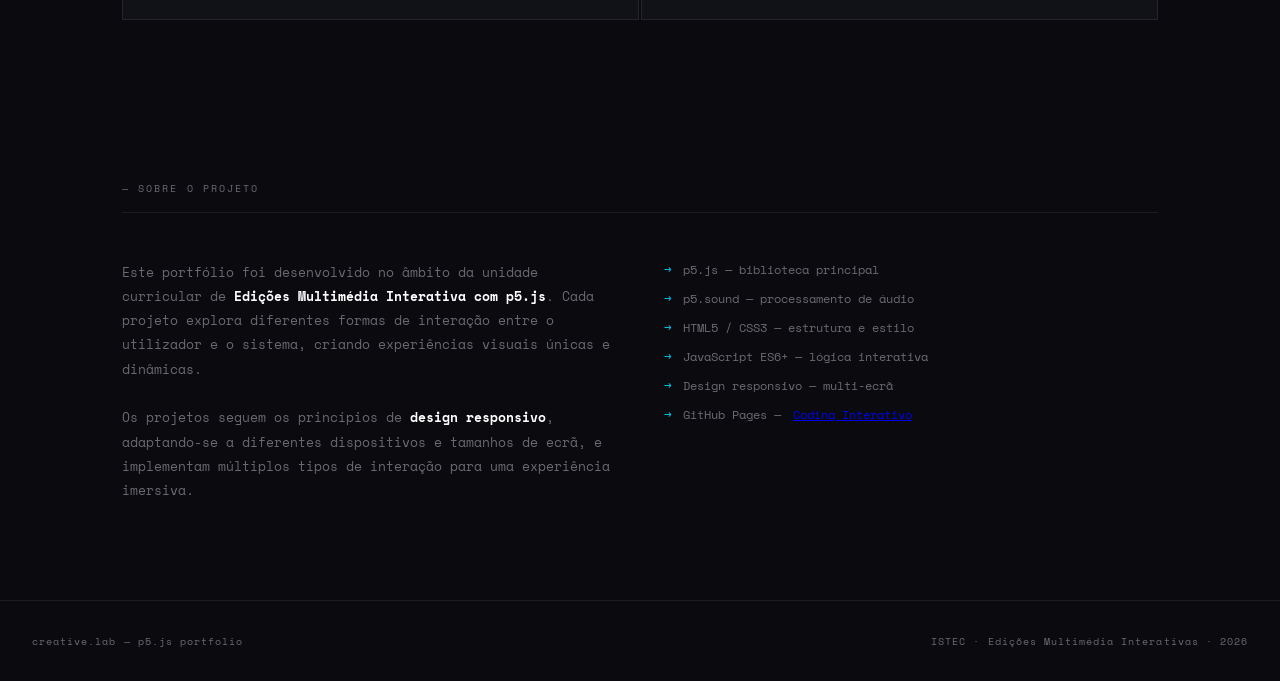
==== commit a2f3b2c7: "~" ====
--- a/index.html
+++ b/index.html
@@ -418,7 +418,7 @@
     <div class="gallery">
 
       <!-- CARD 1 -->
-      <a href="/projeto1/index.html" class="card card-1">
+      <a href="Coding_Interativo/projeto1/index.html" class="card card-1">
         <div class="card-preview">
           <canvas class="card-preview-canvas" id="preview1"></canvas>
           <div class="card-overlay"></div>
@@ -443,7 +443,7 @@
       </a>
 
       <!-- CARD 2 -->
-      <a href="/projeto2/index.html" class="card card-2">
+      <a href="Coding_Interativo/projeto2/index.html" class="card card-2">
         <div class="card-preview">
           <canvas class="card-preview-canvas" id="preview2"></canvas>
           <div class="card-overlay"></div>
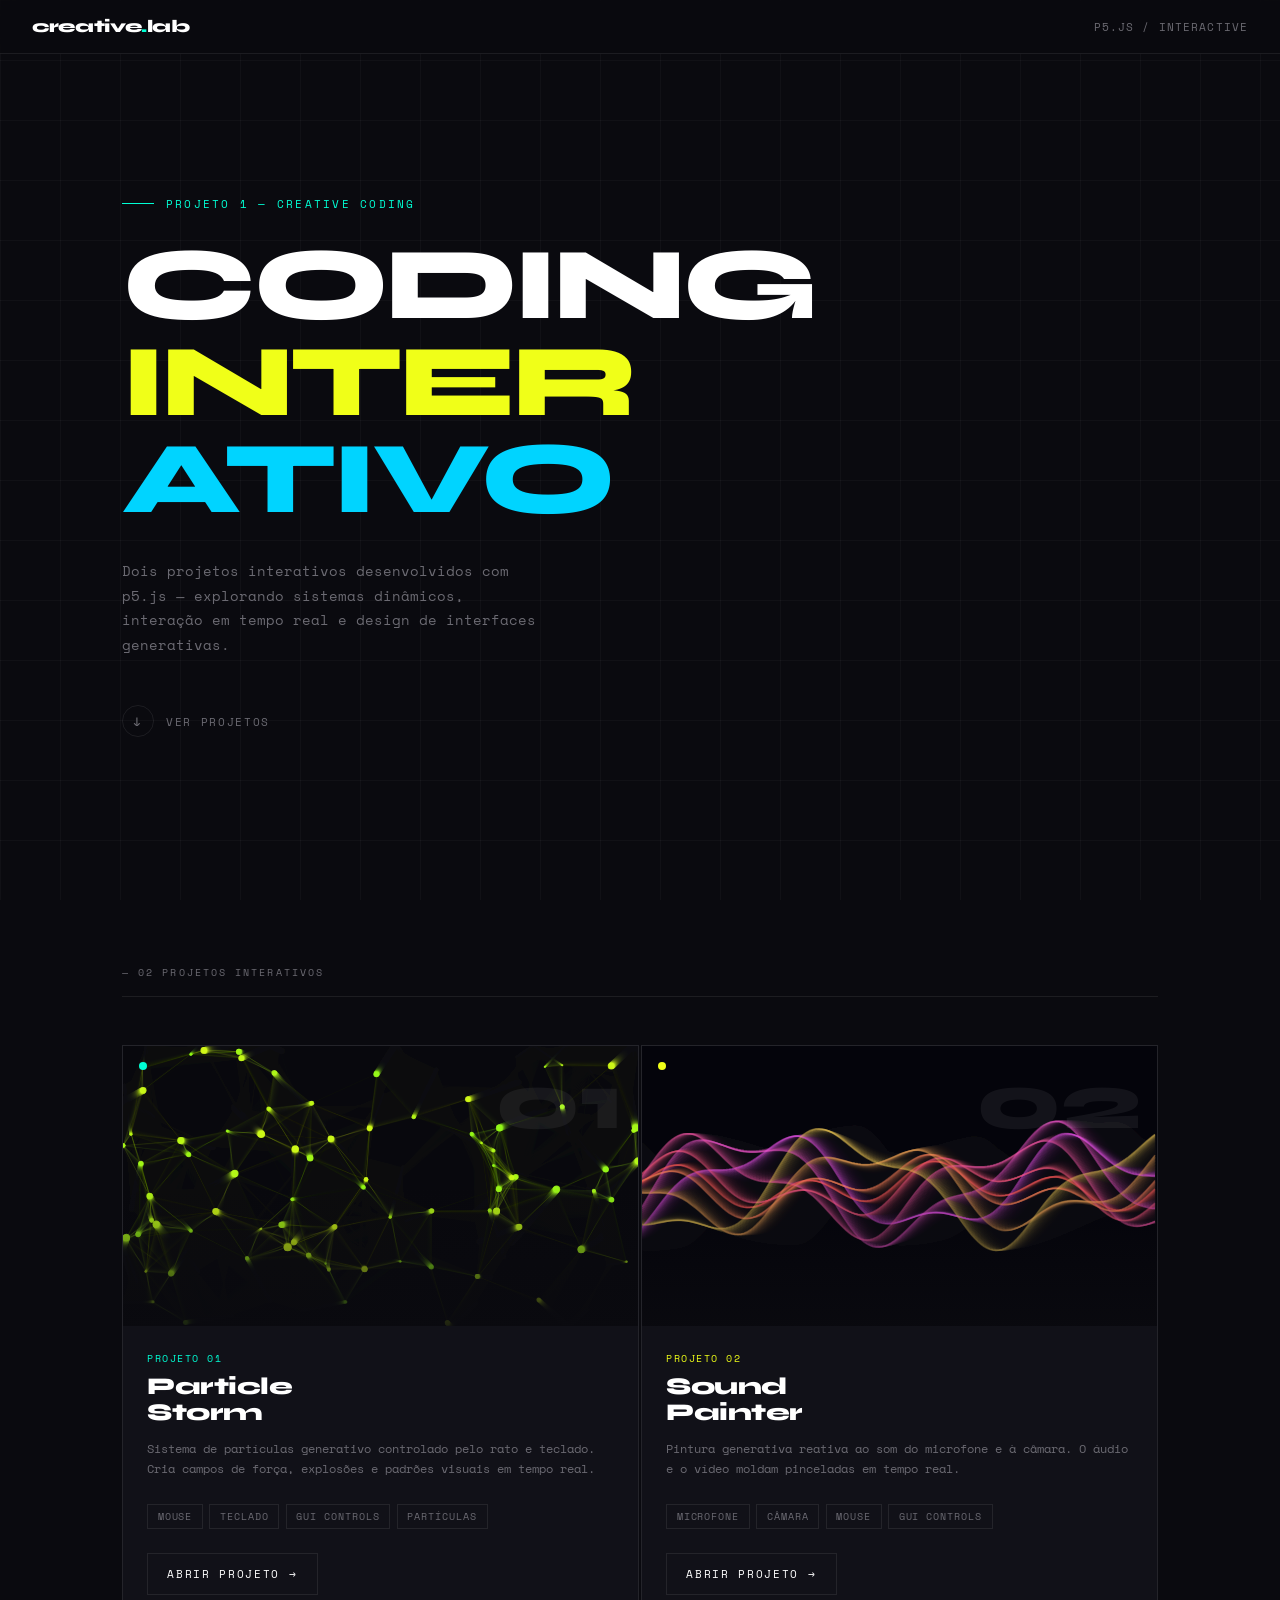
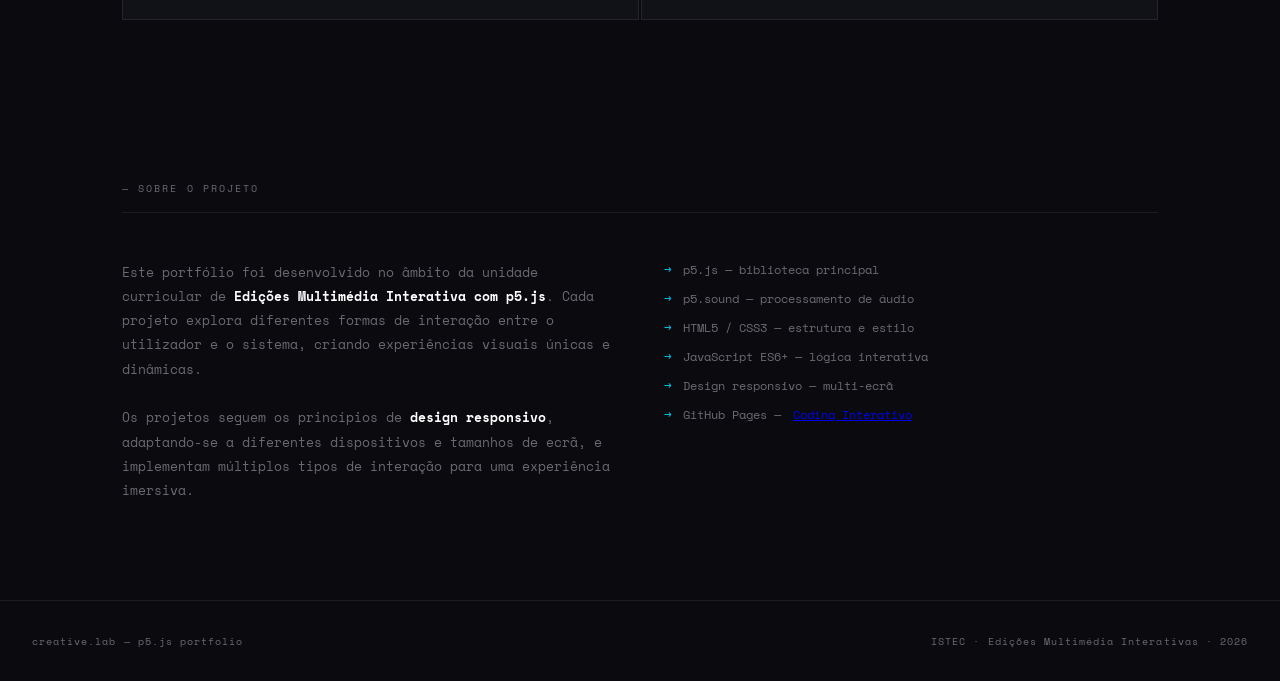
==== commit 3f78038f: "Update index.html" ====
--- a/index.html
+++ b/index.html
@@ -418,7 +418,7 @@
     <div class="gallery">
 
       <!-- CARD 1 -->
-      <a href="Coding_Interativo/projeto1/index.html" class="card card-1">
+      <a href="/Coding_Interativo/projeto1/index.html" class="card card-1">
         <div class="card-preview">
           <canvas class="card-preview-canvas" id="preview1"></canvas>
           <div class="card-overlay"></div>
@@ -443,7 +443,7 @@
       </a>
 
       <!-- CARD 2 -->
-      <a href="Coding_Interativo/projeto2/index.html" class="card card-2">
+      <a href="/Coding_Interativo/projeto2/index.html" class="card card-2">
         <div class="card-preview">
           <canvas class="card-preview-canvas" id="preview2"></canvas>
           <div class="card-overlay"></div>
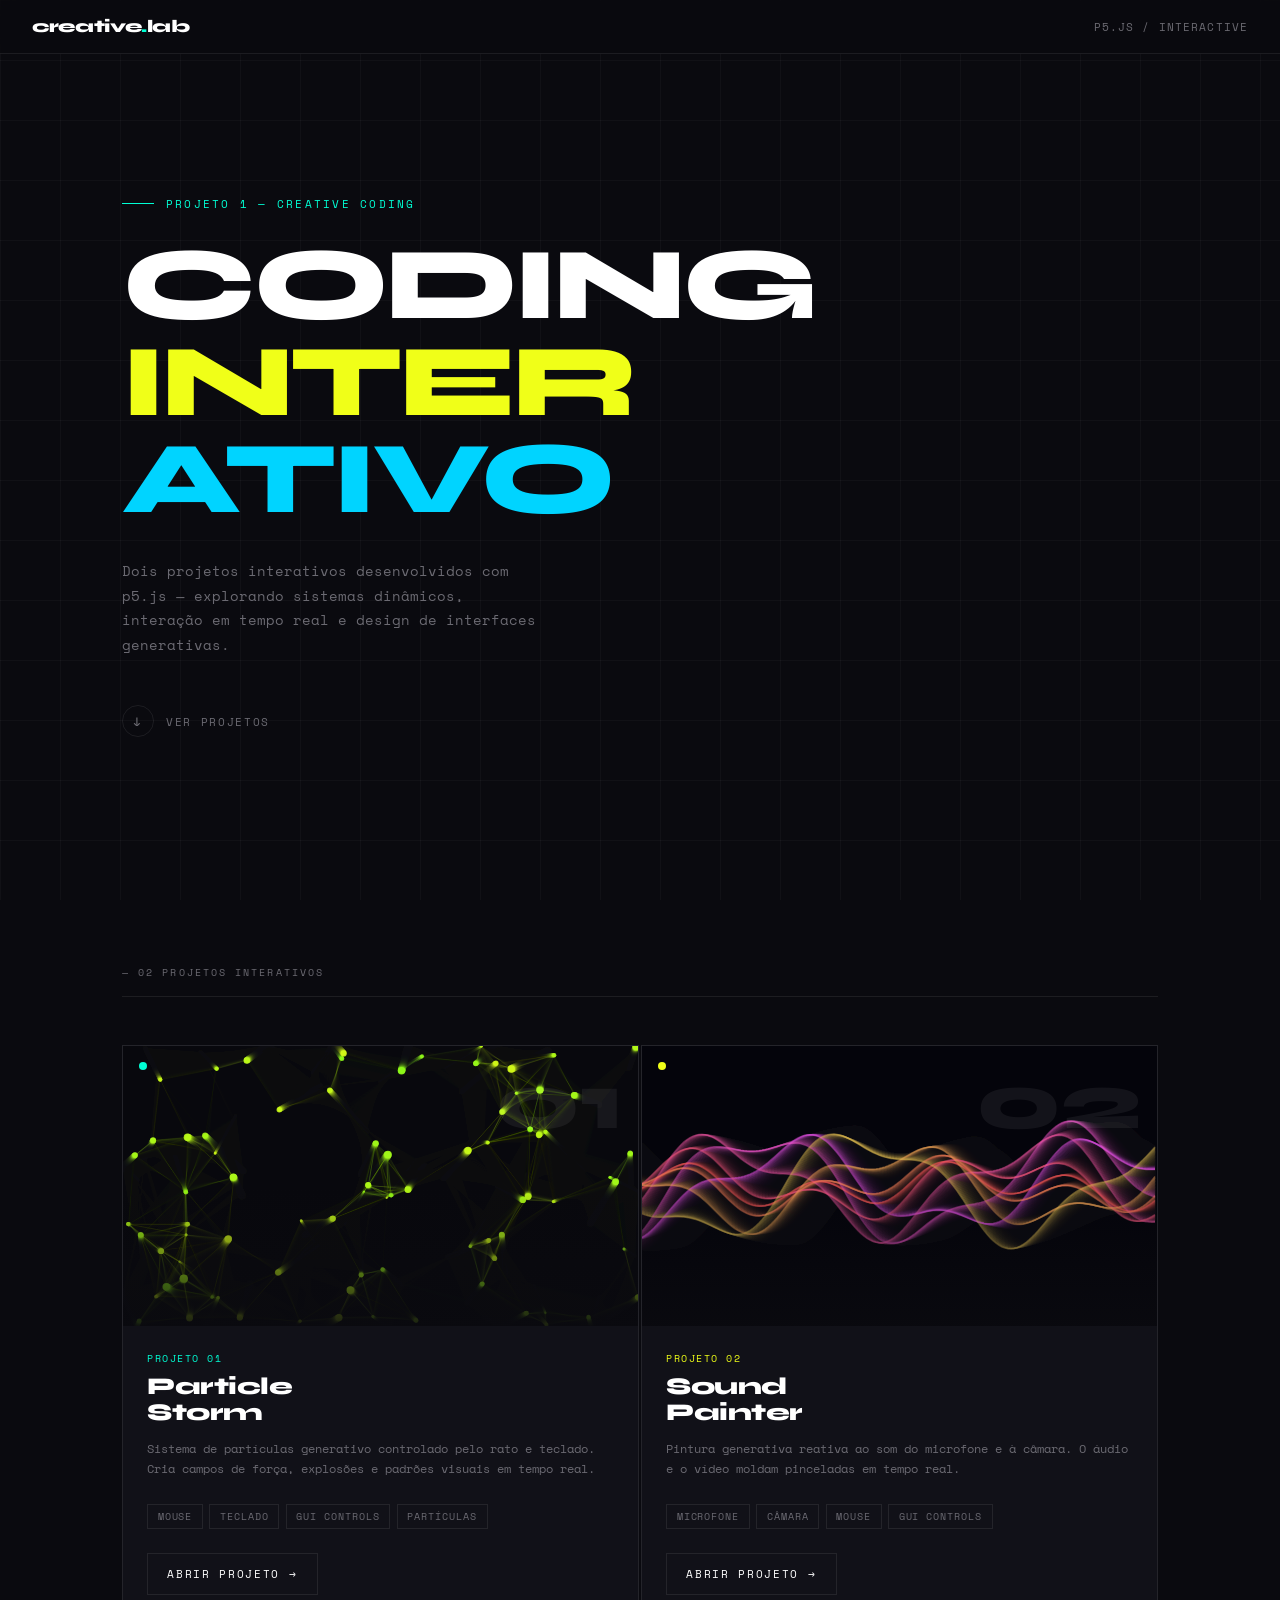
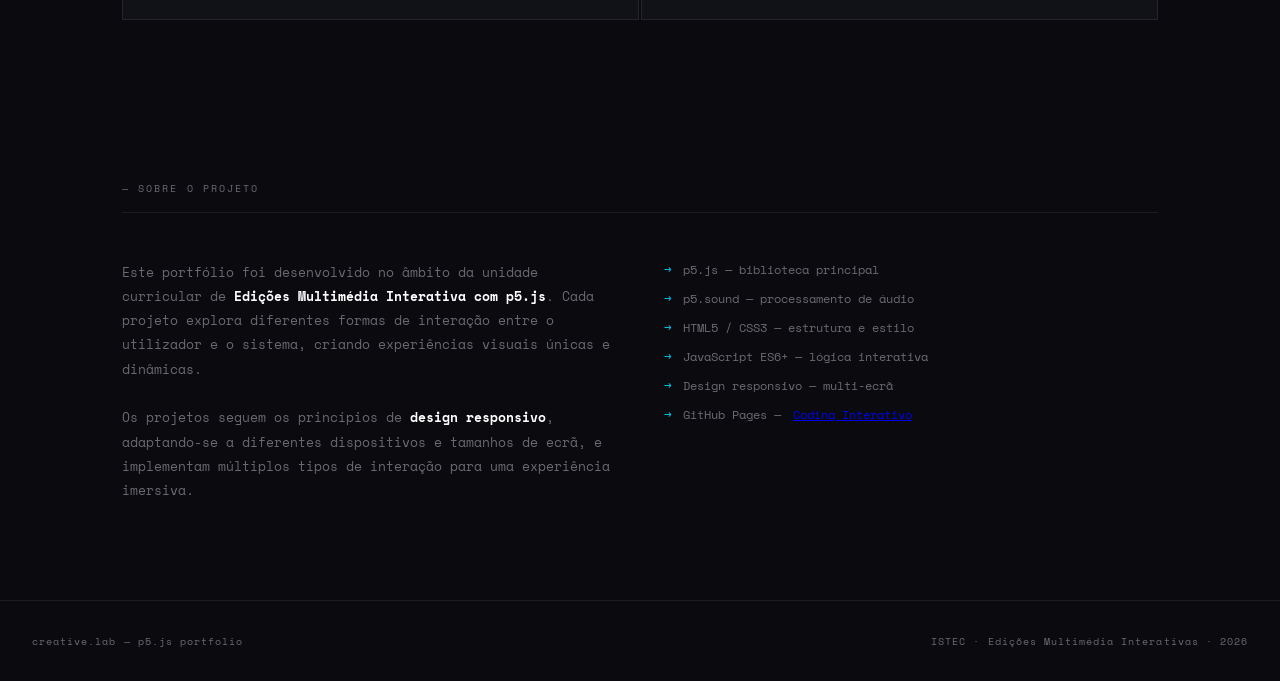
==== commit c4485b36: "Update index.html" ====
--- a/index.html
+++ b/index.html
@@ -418,7 +418,7 @@
     <div class="gallery">
 
       <!-- CARD 1 -->
-      <a href="/Coding_Interativo/projeto1/index.html" class="card card-1">
+      <a href="./projeto1/index.html" class="card card-1">
         <div class="card-preview">
           <canvas class="card-preview-canvas" id="preview1"></canvas>
           <div class="card-overlay"></div>
@@ -443,7 +443,7 @@
       </a>
 
       <!-- CARD 2 -->
-      <a href="/Coding_Interativo/projeto2/index.html" class="card card-2">
+      <a href="./projeto2/index.html" class="card card-2">
         <div class="card-preview">
           <canvas class="card-preview-canvas" id="preview2"></canvas>
           <div class="card-overlay"></div>
